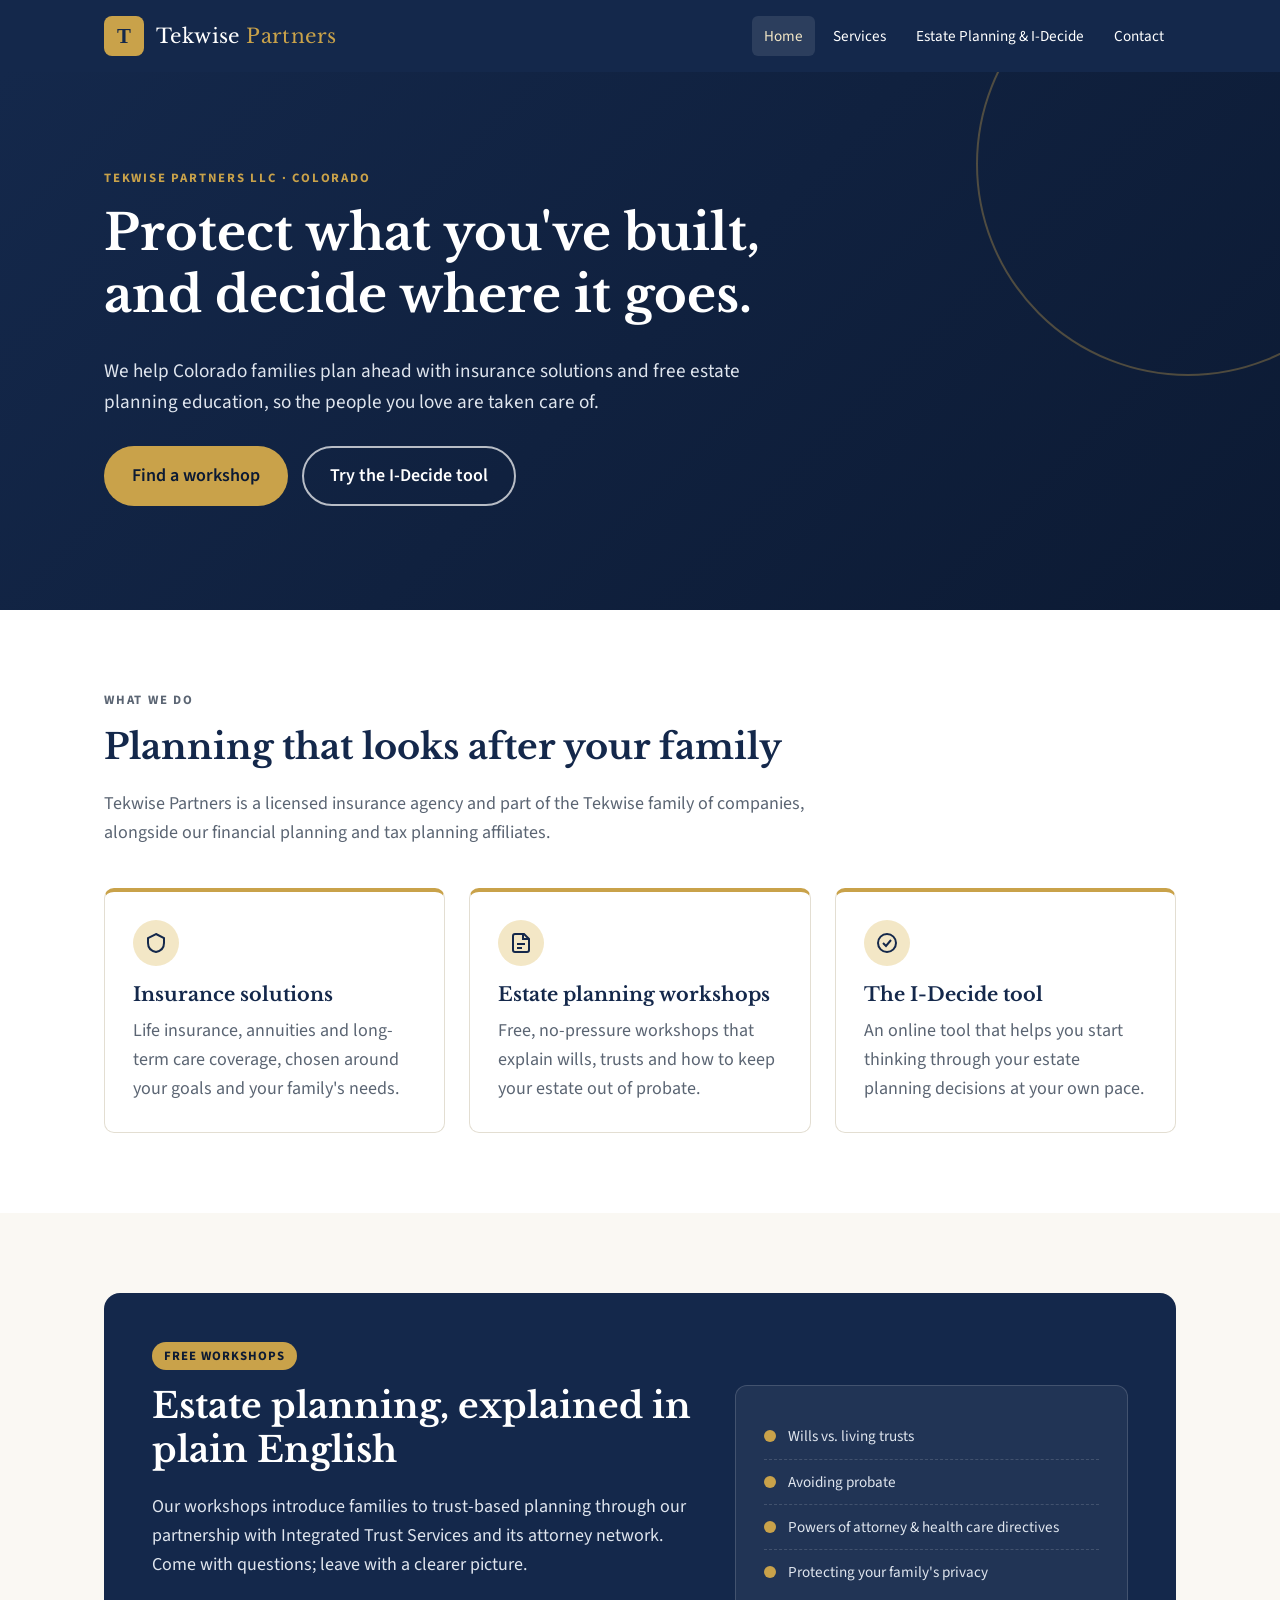
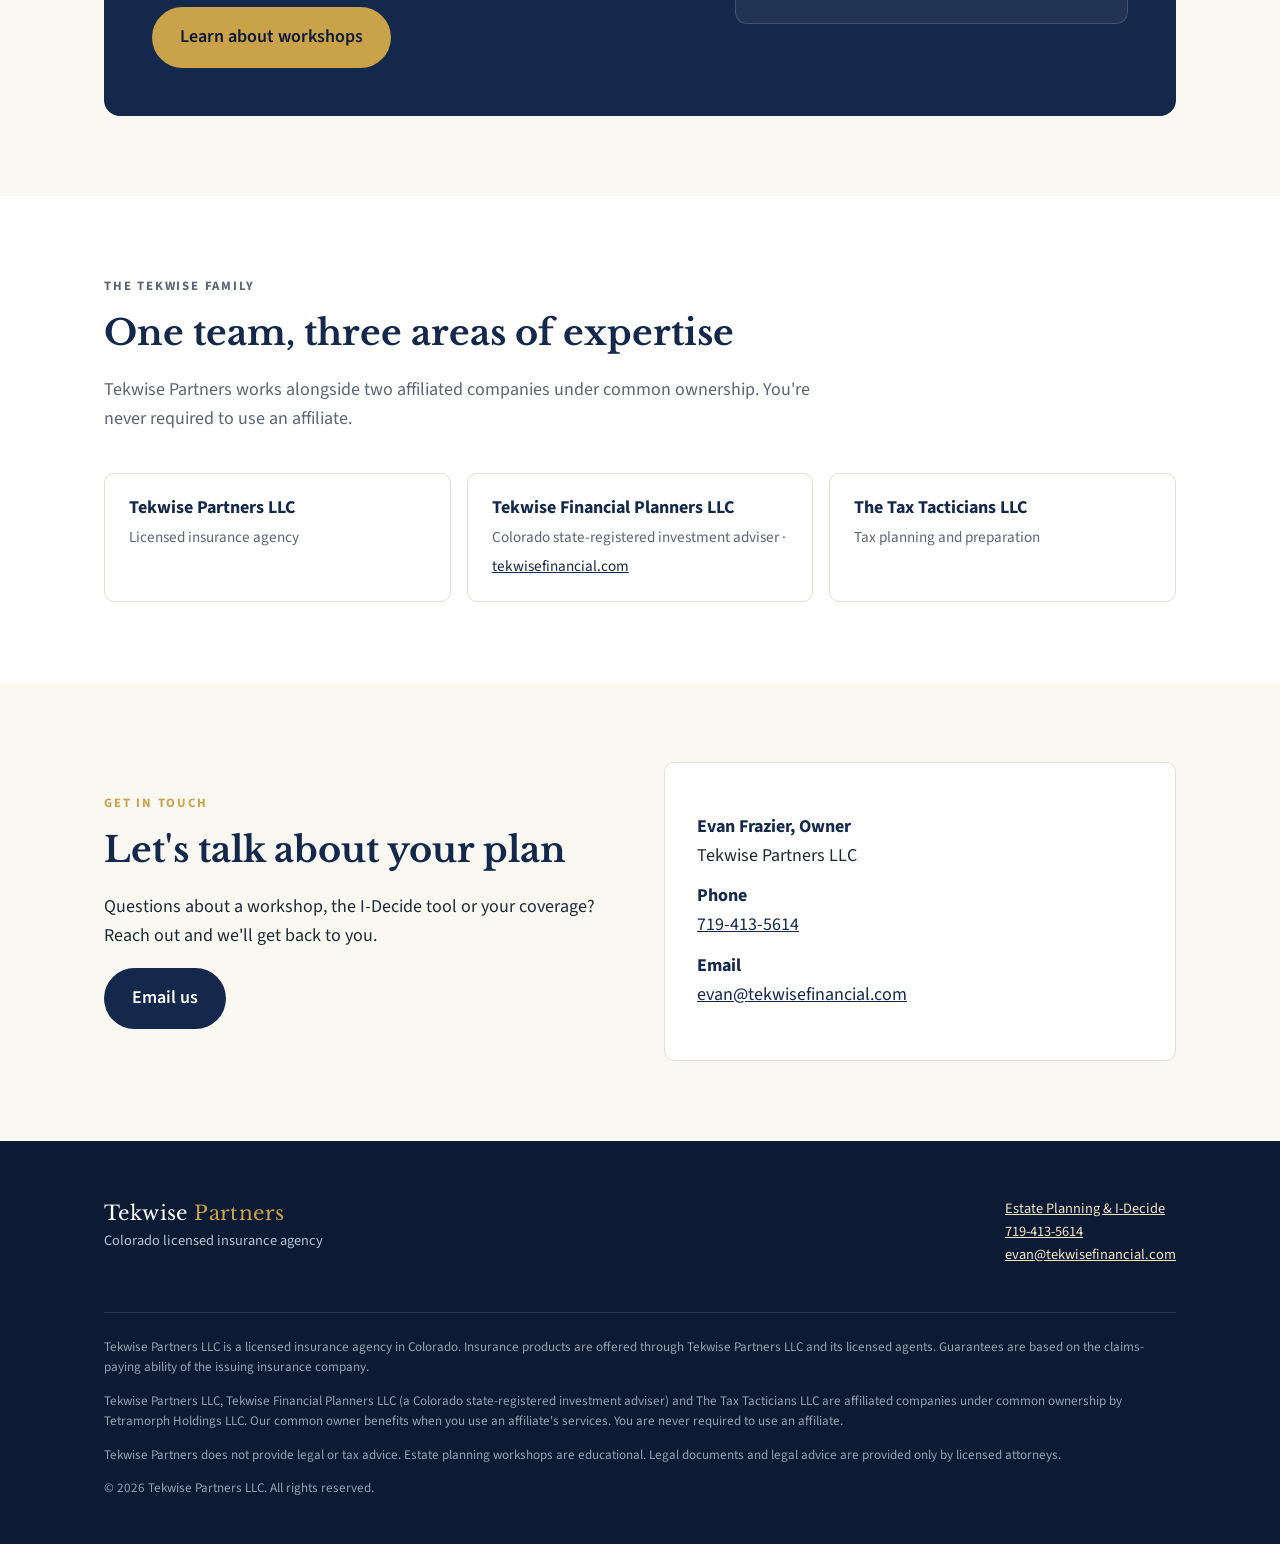
==== index.html @ 5c0e1e42 "Initial Tekwise Partners site: home and estate planning/I-Decide pages Co-Authored-By: Claude Opus 5" ====
<!DOCTYPE html>
<html lang="en">
<head>
  <meta charset="utf-8">
  <meta name="viewport" content="width=device-width, initial-scale=1">
  <title>Tekwise Partners | Insurance &amp; Estate Planning Education in Colorado</title>
  <meta name="description" content="Tekwise Partners LLC is a Colorado licensed insurance agency helping families protect what they've built, with estate planning workshops and the I-Decide planning tool.">
  <link rel="preconnect" href="https://fonts.googleapis.com">
  <link rel="preconnect" href="https://fonts.gstatic.com" crossorigin>
  <link href="https://fonts.googleapis.com/css2?family=Libre+Baskerville:wght@400;700&family=Source+Sans+3:wght@400;600;700&display=swap" rel="stylesheet">
  <link rel="stylesheet" href="css/style.css">
  <link rel="icon" href="favicon.svg" type="image/svg+xml">
</head>
<body>
  <a class="skip" href="#main">Skip to content</a>

  <header class="site-header">
    <div class="wrap">
      <a class="brand" href="index.html">
        <span class="brand-mark" aria-hidden="true">T</span>
        <span class="brand-name">Tekwise <span>Partners</span></span>
      </a>
      <nav class="nav" aria-label="Main">
        <a href="index.html" aria-current="page">Home</a>
        <a href="index.html#services">Services</a>
        <a href="estate-planning.html">Estate Planning &amp; I-Decide</a>
        <a href="index.html#contact">Contact</a>
      </nav>
    </div>
  </header>

  <main id="main">
    <section class="hero">
      <div class="wrap">
        <p class="eyebrow">Tekwise Partners LLC &middot; Colorado</p>
        <h1>Protect what you've built, and decide where it goes.</h1>
        <p class="lead">We help Colorado families plan ahead with insurance solutions and free estate planning education, so the people you love are taken care of.</p>
        <div class="actions">
          <a class="btn btn-gold" href="estate-planning.html#workshops">Find a workshop</a>
          <a class="btn btn-outline" href="estate-planning.html#i-decide">Try the I-Decide tool</a>
        </div>
      </div>
    </section>

    <section id="services">
      <div class="wrap">
        <div class="section-head">
          <p class="eyebrow">What we do</p>
          <h2>Planning that looks after your family</h2>
          <p>Tekwise Partners is a licensed insurance agency and part of the Tekwise family of companies, alongside our financial planning and tax planning affiliates.</p>
        </div>
        <div class="grid grid-3">
          <div class="card">
            <div class="icon"><svg viewBox="0 0 24 24" fill="none" stroke="currentColor" stroke-width="2"><path d="M12 3l8 4v5c0 5-3.5 8-8 9-4.5-1-8-4-8-9V7z"/></svg></div>
            <h3>Insurance solutions</h3>
            <p>Life insurance, annuities and long-term care coverage, chosen around your goals and your family's needs.</p>
          </div>
          <div class="card">
            <div class="icon"><svg viewBox="0 0 24 24" fill="none" stroke="currentColor" stroke-width="2"><path d="M4 19V5a2 2 0 012-2h9l5 5v11a2 2 0 01-2 2H6a2 2 0 01-2-2z"/><path d="M14 3v5h5M8 13h8M8 17h5"/></svg></div>
            <h3>Estate planning workshops</h3>
            <p>Free, no-pressure workshops that explain wills, trusts and how to keep your estate out of probate.</p>
          </div>
          <div class="card">
            <div class="icon"><svg viewBox="0 0 24 24" fill="none" stroke="currentColor" stroke-width="2"><circle cx="12" cy="12" r="9"/><path d="M8 12l3 3 5-6"/></svg></div>
            <h3>The I-Decide tool</h3>
            <p>An online tool that helps you start thinking through your estate planning decisions at your own pace.</p>
          </div>
        </div>
      </div>
    </section>

    <section class="alt">
      <div class="wrap">
        <div class="feature">
          <div>
            <span class="badge">Free workshops</span>
            <h2>Estate planning, explained in plain English</h2>
            <p>Our workshops introduce families to trust-based planning through our partnership with Integrated Trust Services and its attorney network. Come with questions; leave with a clearer picture.</p>
            <div class="actions">
              <a class="btn btn-gold" href="estate-planning.html">Learn about workshops</a>
            </div>
          </div>
          <div class="feature-art" aria-hidden="true">
            <div class="row"><span class="dot"></span>Wills vs. living trusts</div>
            <div class="row"><span class="dot"></span>Avoiding probate</div>
            <div class="row"><span class="dot"></span>Powers of attorney &amp; health care directives</div>
            <div class="row"><span class="dot"></span>Protecting your family's privacy</div>
          </div>
        </div>
      </div>
    </section>

    <section>
      <div class="wrap">
        <div class="section-head">
          <p class="eyebrow">The Tekwise family</p>
          <h2>One team, three areas of expertise</h2>
          <p>Tekwise Partners works alongside two affiliated companies under common ownership. You're never required to use an affiliate.</p>
        </div>
        <div class="affiliates">
          <div class="affiliate"><strong>Tekwise Partners LLC</strong><span>Licensed insurance agency</span></div>
          <div class="affiliate"><strong>Tekwise Financial Planners LLC</strong><span>Colorado state-registered investment adviser &middot; <a href="https://tekwisefinancial.com">tekwisefinancial.com</a></span></div>
          <div class="affiliate"><strong>The Tax Tacticians LLC</strong><span>Tax planning and preparation</span></div>
        </div>
      </div>
    </section>

    <section id="contact" class="alt">
      <div class="wrap grid grid-2">
        <div>
          <p class="eyebrow">Get in touch</p>
          <h2>Let's talk about your plan</h2>
          <p>Questions about a workshop, the I-Decide tool or your coverage? Reach out and we'll get back to you.</p>
          <a class="btn btn-navy" href="mailto:evan@tekwisefinancial.com?subject=Tekwise%20Partners%20inquiry">Email us</a>
        </div>
        <div class="contact-box">
          <dl>
            <dt>Evan Frazier, Owner</dt>
            <dd>Tekwise Partners LLC</dd>
            <dt>Phone</dt>
            <dd><a href="tel:+17194135614">719-413-5614</a></dd>
            <dt>Email</dt>
            <dd><a href="mailto:evan@tekwisefinancial.com">evan@tekwisefinancial.com</a></dd>
          </dl>
        </div>
      </div>
    </section>
  </main>

  <footer class="site-footer">
    <div class="wrap">
      <div class="footer-top">
        <div>
          <span class="brand-name">Tekwise <span style="color:var(--gold)">Partners</span></span>
          <p>Colorado licensed insurance agency</p>
        </div>
        <div>
          <p><a href="estate-planning.html">Estate Planning &amp; I-Decide</a><br>
          <a href="tel:+17194135614">719-413-5614</a><br>
          <a href="mailto:evan@tekwisefinancial.com">evan@tekwisefinancial.com</a></p>
        </div>
      </div>
      <div class="disclosure">
        <p>Tekwise Partners LLC is a licensed insurance agency in Colorado. Insurance products are offered through Tekwise Partners LLC and its licensed agents. Guarantees are based on the claims-paying ability of the issuing insurance company.</p>
        <p>Tekwise Partners LLC, Tekwise Financial Planners LLC (a Colorado state-registered investment adviser) and The Tax Tacticians LLC are affiliated companies under common ownership by Tetramorph Holdings LLC. Our common owner benefits when you use an affiliate's services. You are never required to use an affiliate.</p>
        <p>Tekwise Partners does not provide legal or tax advice. Estate planning workshops are educational. Legal documents and legal advice are provided only by licensed attorneys.</p>
        <p>&copy; <span id="yr">2026</span> Tekwise Partners LLC. All rights reserved.</p>
      </div>
    </div>
  </footer>
  <script>document.getElementById('yr').textContent = new Date().getFullYear();</script>
</body>
</html>
---- css/style.css ----
/* Tekwise Partners — brand colors live here. Change these to match Tekwise Financial exactly. */
:root {
  --navy: #14284b;
  --navy-dark: #0c1a33;
  --gold: #c9a24a;
  --gold-light: #f3e7c6;
  --cream: #faf8f3;
  --ink: #1f2933;
  --muted: #5b6573;
  --line: #e3ded2;
  --radius: 10px;
  --max: 1120px;
}

* { box-sizing: border-box; }
html { scroll-behavior: smooth; }
body {
  margin: 0;
  font-family: "Source Sans 3", "Segoe UI", Roboto, Helvetica, Arial, sans-serif;
  font-size: 18px;
  line-height: 1.6;
  color: var(--ink);
  background: #fff;
}
h1, h2, h3 {
  font-family: "Libre Baskerville", Georgia, "Times New Roman", serif;
  color: var(--navy);
  line-height: 1.25;
  margin: 0 0 .6em;
}
h1 { font-size: clamp(2rem, 4.5vw, 3.1rem); }
h2 { font-size: clamp(1.6rem, 3vw, 2.2rem); }
h3 { font-size: 1.2rem; }
p { margin: 0 0 1em; }
a { color: var(--navy); }
img { max-width: 100%; }

.wrap { max-width: var(--max); margin: 0 auto; padding: 0 24px; }
.skip { position: absolute; left: -999px; }
.skip:focus { left: 16px; top: 16px; background: #fff; padding: 8px 12px; z-index: 10; }

/* Header */
.site-header { background: var(--navy); color: #fff; position: sticky; top: 0; z-index: 5; }
.site-header .wrap { display: flex; align-items: center; justify-content: space-between; gap: 16px; min-height: 72px; flex-wrap: wrap; }
.brand { display: flex; align-items: center; gap: 12px; color: #fff; text-decoration: none; }
.brand-mark {
  width: 40px; height: 40px; border-radius: 8px; background: var(--gold); color: var(--navy);
  display: grid; place-items: center; font-family: Georgia, serif; font-weight: 700; font-size: 1.3rem;
}
.brand-name { font-family: "Libre Baskerville", Georgia, serif; font-size: 1.25rem; letter-spacing: .02em; }
.brand-name span { color: var(--gold); }
.nav { display: flex; gap: 6px; flex-wrap: wrap; }
.nav a { color: #fff; text-decoration: none; padding: 8px 12px; border-radius: 6px; font-size: .95rem; }
.nav a:hover, .nav a[aria-current="page"] { background: rgba(255,255,255,.1); color: var(--gold-light); }

/* Buttons */
.btn {
  display: inline-block; padding: 14px 26px; border-radius: 999px; font-weight: 600;
  text-decoration: none; border: 2px solid transparent; transition: transform .15s, background .15s;
}
.btn:hover { transform: translateY(-1px); }
.btn-gold { background: var(--gold); color: var(--navy-dark); }
.btn-gold:hover { background: #d8b45f; }
.btn-outline { border-color: rgba(255,255,255,.7); color: #fff; }
.btn-outline:hover { background: rgba(255,255,255,.1); }
.btn-navy { background: var(--navy); color: #fff; }
.btn-navy:hover { background: var(--navy-dark); }

/* Hero */
.hero {
  background: linear-gradient(135deg, var(--navy) 0%, var(--navy-dark) 100%);
  color: #fff; padding: 96px 0 104px; position: relative; overflow: hidden;
}
.hero::after {
  content: ""; position: absolute; right: -120px; top: -120px; width: 420px; height: 420px;
  border: 2px solid rgba(201,162,74,.35); border-radius: 50%;
}
.hero h1 { color: #fff; max-width: 760px; }
.hero p.lead { font-size: 1.2rem; max-width: 640px; color: #dfe5ee; }
.eyebrow { text-transform: uppercase; letter-spacing: .14em; font-size: .8rem; font-weight: 700; color: var(--gold); margin-bottom: 14px; }
.actions { display: flex; gap: 14px; flex-wrap: wrap; margin-top: 28px; }

/* Sections */
section { padding: 80px 0; }
.alt { background: var(--cream); }
.section-head { max-width: 720px; margin-bottom: 40px; }
.section-head p { color: var(--muted); }

.grid { display: grid; gap: 24px; }
.grid-3 { grid-template-columns: repeat(auto-fit, minmax(260px, 1fr)); }
.grid-2 { grid-template-columns: repeat(auto-fit, minmax(320px, 1fr)); align-items: center; gap: 48px; }

.card {
  background: #fff; border: 1px solid var(--line); border-radius: var(--radius); padding: 28px;
  border-top: 4px solid var(--gold);
}
.card p { color: var(--muted); margin: 0; }
.icon {
  width: 46px; height: 46px; border-radius: 50%; background: var(--gold-light); color: var(--navy);
  display: grid; place-items: center; margin-bottom: 16px;
}
.icon svg { width: 24px; height: 24px; }

.checklist { list-style: none; padding: 0; margin: 0 0 1em; }
.checklist li { padding-left: 34px; position: relative; margin-bottom: 12px; }
.checklist li::before {
  content: ""; position: absolute; left: 0; top: 5px; width: 20px; height: 20px; border-radius: 50%;
  background: var(--gold) url("data:image/svg+xml,%3Csvg xmlns='http://www.w3.org/2000/svg' viewBox='0 0 24 24' fill='none' stroke='%2314284b' stroke-width='3'%3E%3Cpath d='M5 12l5 5 9-10'/%3E%3C/svg%3E") center/13px no-repeat;
}

/* Steps */
.steps { counter-reset: step; display: grid; gap: 20px; grid-template-columns: repeat(auto-fit, minmax(220px, 1fr)); }
.step { background: #fff; border-radius: var(--radius); padding: 28px; border: 1px solid var(--line); position: relative; }
.step::before {
  counter-increment: step; content: counter(step);
  display: grid; place-items: center; width: 40px; height: 40px; border-radius: 50%;
  background: var(--navy); color: var(--gold); font-weight: 700; margin-bottom: 14px;
}
.step p { color: var(--muted); margin: 0; }

/* Feature panel (I-Decide) */
.feature {
  background: var(--navy); color: #fff; border-radius: 16px; padding: 48px;
  display: grid; gap: 32px; grid-template-columns: 1.4fr 1fr; align-items: center;
}
.feature h2 { color: #fff; }
.feature p { color: #dfe5ee; }
.feature .badge {
  display: inline-block; background: var(--gold); color: var(--navy-dark); font-weight: 700;
  padding: 4px 12px; border-radius: 999px; font-size: .8rem; letter-spacing: .08em; text-transform: uppercase; margin-bottom: 14px;
}
.feature-art {
  background: rgba(255,255,255,.06); border: 1px solid rgba(255,255,255,.15); border-radius: 12px; padding: 28px;
}
.feature-art .row { display: flex; align-items: center; gap: 12px; padding: 10px 0; border-bottom: 1px dashed rgba(255,255,255,.15); color: #dfe5ee; font-size: .95rem; }
.feature-art .row:last-child { border-bottom: 0; }
.feature-art .dot { width: 12px; height: 12px; border-radius: 50%; background: var(--gold); flex: none; }

/* Callout */
.callout { background: var(--gold-light); border-left: 5px solid var(--gold); padding: 20px 24px; border-radius: 6px; color: var(--ink); }

/* Page header */
.page-hero { background: var(--navy); color: #fff; padding: 72px 0; }
.page-hero h1 { color: #fff; }
.page-hero p { color: #dfe5ee; max-width: 680px; font-size: 1.15rem; margin: 0; }

/* Contact */
.contact-box { background: #fff; border: 1px solid var(--line); border-radius: var(--radius); padding: 32px; }
.contact-box dt { font-weight: 700; color: var(--navy); margin-top: 12px; }
.contact-box dd { margin: 0; }

/* Affiliates */
.affiliates { display: grid; gap: 16px; grid-template-columns: repeat(auto-fit, minmax(240px, 1fr)); }
.affiliate { padding: 20px 24px; border-radius: var(--radius); background: #fff; border: 1px solid var(--line); }
.affiliate strong { color: var(--navy); display: block; }
.affiliate span { color: var(--muted); font-size: .95rem; }

/* Footer */
.site-footer { background: var(--navy-dark); color: #b9c2d0; padding: 56px 0 32px; font-size: .9rem; }
.site-footer a { color: var(--gold-light); }
.footer-top { display: flex; justify-content: space-between; gap: 32px; flex-wrap: wrap; margin-bottom: 32px; }
.footer-top .brand-name { color: #fff; }
.disclosure { border-top: 1px solid rgba(255,255,255,.12); padding-top: 24px; font-size: .82rem; line-height: 1.55; color: #97a2b3; }

@media (max-width: 800px) {
  .feature { grid-template-columns: 1fr; padding: 32px; }
  section { padding: 60px 0; }
  .hero { padding: 72px 0; }
}
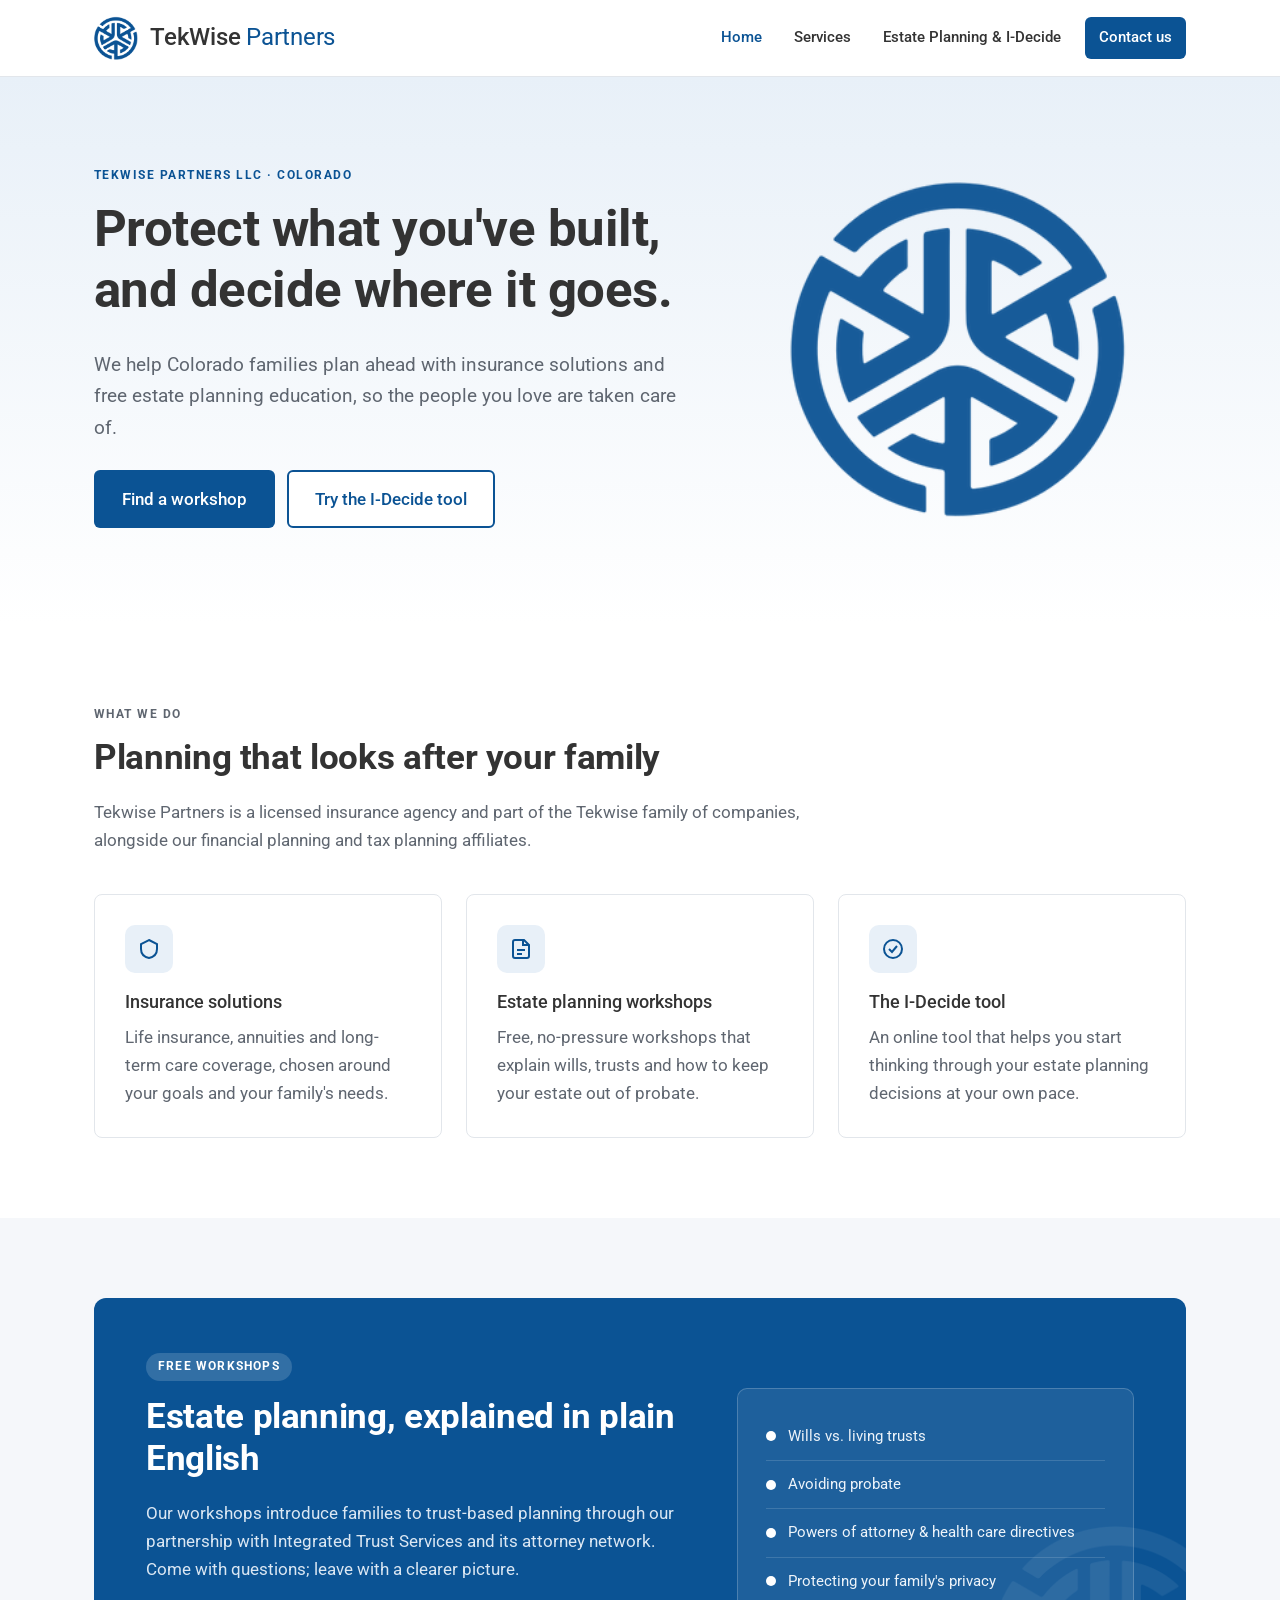
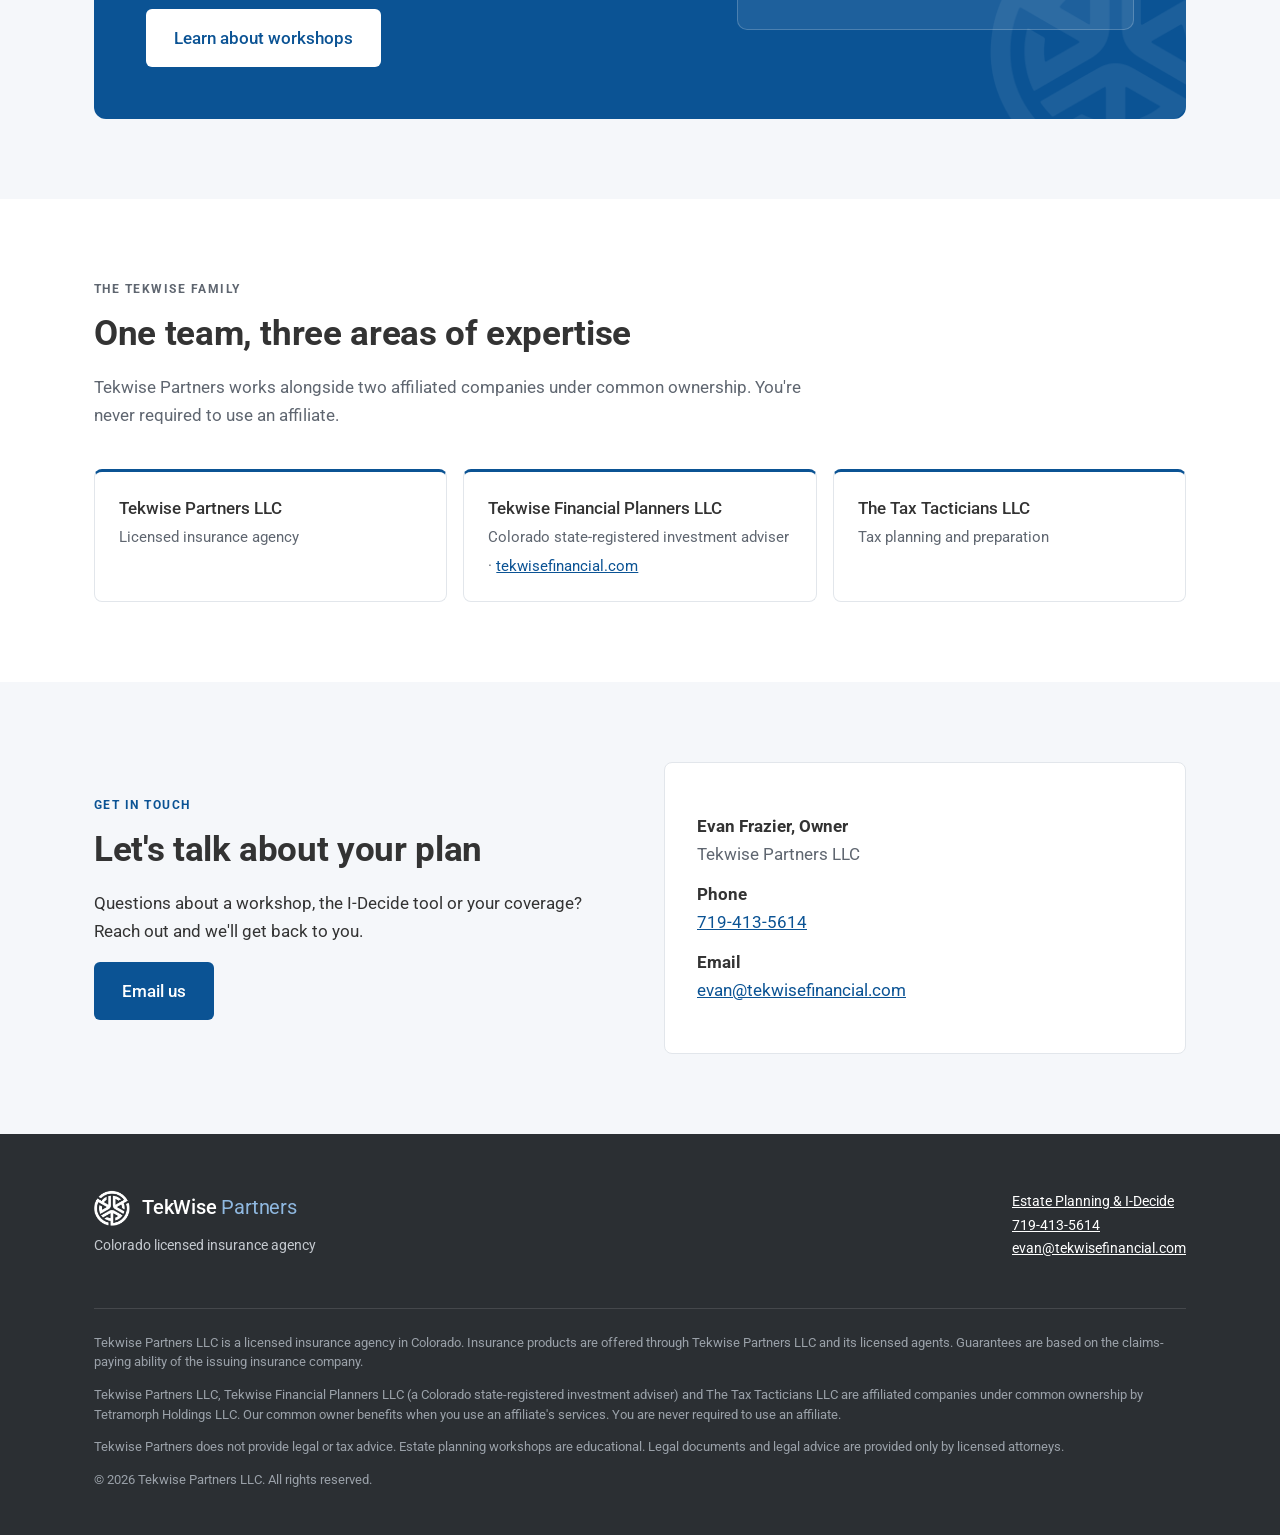
==== commit d1e16d1b: "Rebrand to TekWise blue/charcoal with logo symbol and Roboto Co-Authored-By: Claude Opus 5.5 <norepl" ====
--- a/index.html
+++ b/index.html
@@ -7,9 +7,9 @@
   <meta name="description" content="Tekwise Partners LLC is a Colorado licensed insurance agency helping families protect what they've built, with estate planning workshops and the I-Decide planning tool.">
   <link rel="preconnect" href="https://fonts.googleapis.com">
   <link rel="preconnect" href="https://fonts.gstatic.com" crossorigin>
-  <link href="https://fonts.googleapis.com/css2?family=Libre+Baskerville:wght@400;700&family=Source+Sans+3:wght@400;600;700&display=swap" rel="stylesheet">
+  <link href="https://fonts.googleapis.com/css2?family=Roboto:wght@400;500;700&display=swap" rel="stylesheet">
   <link rel="stylesheet" href="css/style.css">
-  <link rel="icon" href="favicon.svg" type="image/svg+xml">
+  <link rel="icon" href="favicon.png" type="image/png">
 </head>
 <body>
   <a class="skip" href="#main">Skip to content</a>
@@ -17,14 +17,14 @@
   <header class="site-header">
     <div class="wrap">
       <a class="brand" href="index.html">
-        <span class="brand-mark" aria-hidden="true">T</span>
-        <span class="brand-name">Tekwise <span>Partners</span></span>
+        <img src="img/tekwise-symbol.png" alt="" width="44" height="44">
+        <span class="brand-name">TekWise <span>Partners</span></span>
       </a>
       <nav class="nav" aria-label="Main">
         <a href="index.html" aria-current="page">Home</a>
         <a href="index.html#services">Services</a>
         <a href="estate-planning.html">Estate Planning &amp; I-Decide</a>
-        <a href="index.html#contact">Contact</a>
+        <a class="nav-cta" href="index.html#contact">Contact us</a>
       </nav>
     </div>
   </header>
@@ -32,14 +32,16 @@
   <main id="main">
     <section class="hero">
       <div class="wrap">
-        <p class="eyebrow">Tekwise Partners LLC &middot; Colorado</p>
+      <div>
+        <p class="eyebrow">TekWise Partners LLC &middot; Colorado</p>
         <h1>Protect what you've built, and decide where it goes.</h1>
         <p class="lead">We help Colorado families plan ahead with insurance solutions and free estate planning education, so the people you love are taken care of.</p>
         <div class="actions">
-          <a class="btn btn-gold" href="estate-planning.html#workshops">Find a workshop</a>
-          <a class="btn btn-outline" href="estate-planning.html#i-decide">Try the I-Decide tool</a>
+          <a class="btn btn-primary" href="estate-planning.html#workshops">Find a workshop</a>
+          <a class="btn btn-ghost" href="estate-planning.html#i-decide">Try the I-Decide tool</a>
         </div>
       </div>
+      <img class="hero-mark" src="img/tekwise-symbol.png" alt="">
     </section>
 
     <section id="services">
@@ -77,7 +79,7 @@
             <h2>Estate planning, explained in plain English</h2>
             <p>Our workshops introduce families to trust-based planning through our partnership with Integrated Trust Services and its attorney network. Come with questions; leave with a clearer picture.</p>
             <div class="actions">
-              <a class="btn btn-gold" href="estate-planning.html">Learn about workshops</a>
+              <a class="btn btn-white" href="estate-planning.html">Learn about workshops</a>
             </div>
           </div>
           <div class="feature-art" aria-hidden="true">
@@ -111,7 +113,7 @@
           <p class="eyebrow">Get in touch</p>
           <h2>Let's talk about your plan</h2>
           <p>Questions about a workshop, the I-Decide tool or your coverage? Reach out and we'll get back to you.</p>
-          <a class="btn btn-navy" href="mailto:evan@tekwisefinancial.com?subject=Tekwise%20Partners%20inquiry">Email us</a>
+          <a class="btn btn-primary" href="mailto:evan@tekwisefinancial.com?subject=Tekwise%20Partners%20inquiry">Email us</a>
         </div>
         <div class="contact-box">
           <dl>
@@ -131,7 +133,7 @@
     <div class="wrap">
       <div class="footer-top">
         <div>
-          <span class="brand-name">Tekwise <span style="color:var(--gold)">Partners</span></span>
+          <div class="footer-brand"><img src="img/tekwise-symbol-white.png" alt="" width="36" height="36"><span class="brand-name">TekWise <span>Partners</span></span></div>
           <p>Colorado licensed insurance agency</p>
         </div>
         <div>
--- a/css/style.css
+++ b/css/style.css
@@ -1,88 +1,78 @@
-/* Tekwise Partners — brand colors live here. Change these to match Tekwise Financial exactly. */
+/* Tekwise Partners — colors taken from the TekWise logo (blue #0B5394, charcoal #333). */
 :root {
-  --navy: #14284b;
-  --navy-dark: #0c1a33;
-  --gold: #c9a24a;
-  --gold-light: #f3e7c6;
-  --cream: #faf8f3;
-  --ink: #1f2933;
-  --muted: #5b6573;
-  --line: #e3ded2;
-  --radius: 10px;
-  --max: 1120px;
+  --blue: #0b5394;
+  --blue-dark: #083d6e;
+  --blue-light: #e8f0f8;
+  --blue-mid: #cfe0f0;
+  --ink: #333333;
+  --muted: #5f6670;
+  --line: #e2e6eb;
+  --bg-alt: #f5f7fa;
+  --radius: 8px;
+  --max: 1140px;
 }
 
 * { box-sizing: border-box; }
 html { scroll-behavior: smooth; }
 body {
   margin: 0;
-  font-family: "Source Sans 3", "Segoe UI", Roboto, Helvetica, Arial, sans-serif;
-  font-size: 18px;
-  line-height: 1.6;
+  font-family: "Roboto", "Segoe UI", Helvetica, Arial, sans-serif;
+  font-size: 17px;
+  line-height: 1.65;
   color: var(--ink);
   background: #fff;
 }
-h1, h2, h3 {
-  font-family: "Libre Baskerville", Georgia, "Times New Roman", serif;
-  color: var(--navy);
-  line-height: 1.25;
-  margin: 0 0 .6em;
-}
-h1 { font-size: clamp(2rem, 4.5vw, 3.1rem); }
-h2 { font-size: clamp(1.6rem, 3vw, 2.2rem); }
-h3 { font-size: 1.2rem; }
+h1, h2, h3 { color: var(--ink); line-height: 1.2; margin: 0 0 .55em; font-weight: 700; }
+h1 { font-size: clamp(2.1rem, 4.6vw, 3.2rem); letter-spacing: -.01em; }
+h2 { font-size: clamp(1.6rem, 3vw, 2.2rem); letter-spacing: -.01em; }
+h3 { font-size: 1.15rem; font-weight: 500; }
 p { margin: 0 0 1em; }
-a { color: var(--navy); }
-img { max-width: 100%; }
+a { color: var(--blue); }
+img { max-width: 100%; display: block; }
 
 .wrap { max-width: var(--max); margin: 0 auto; padding: 0 24px; }
 .skip { position: absolute; left: -999px; }
 .skip:focus { left: 16px; top: 16px; background: #fff; padding: 8px 12px; z-index: 10; }
 
 /* Header */
-.site-header { background: var(--navy); color: #fff; position: sticky; top: 0; z-index: 5; }
-.site-header .wrap { display: flex; align-items: center; justify-content: space-between; gap: 16px; min-height: 72px; flex-wrap: wrap; }
-.brand { display: flex; align-items: center; gap: 12px; color: #fff; text-decoration: none; }
-.brand-mark {
-  width: 40px; height: 40px; border-radius: 8px; background: var(--gold); color: var(--navy);
-  display: grid; place-items: center; font-family: Georgia, serif; font-weight: 700; font-size: 1.3rem;
-}
-.brand-name { font-family: "Libre Baskerville", Georgia, serif; font-size: 1.25rem; letter-spacing: .02em; }
-.brand-name span { color: var(--gold); }
-.nav { display: flex; gap: 6px; flex-wrap: wrap; }
-.nav a { color: #fff; text-decoration: none; padding: 8px 12px; border-radius: 6px; font-size: .95rem; }
-.nav a:hover, .nav a[aria-current="page"] { background: rgba(255,255,255,.1); color: var(--gold-light); }
+.site-header { background: #fff; border-bottom: 1px solid var(--line); position: sticky; top: 0; z-index: 5; }
+.site-header .wrap { display: flex; align-items: center; justify-content: space-between; gap: 16px; min-height: 76px; flex-wrap: wrap; }
+.brand { display: flex; align-items: center; gap: 12px; text-decoration: none; color: var(--ink); }
+.brand img { width: 44px; height: 44px; object-fit: contain; }
+.brand-name { font-size: 1.5rem; font-weight: 500; letter-spacing: -.01em; color: var(--ink); }
+.brand-name span { color: var(--blue); font-weight: 400; }
+.nav { display: flex; gap: 4px; flex-wrap: wrap; align-items: center; }
+.nav a { color: var(--ink); text-decoration: none; padding: 8px 14px; border-radius: 6px; font-size: .95rem; font-weight: 500; }
+.nav a:hover { color: var(--blue); background: var(--blue-light); }
+.nav a[aria-current="page"] { color: var(--blue); }
+.nav a.nav-cta { background: var(--blue); color: #fff; margin-left: 6px; }
+.nav a.nav-cta:hover { background: var(--blue-dark); color: #fff; }
 
 /* Buttons */
 .btn {
-  display: inline-block; padding: 14px 26px; border-radius: 999px; font-weight: 600;
-  text-decoration: none; border: 2px solid transparent; transition: transform .15s, background .15s;
+  display: inline-block; padding: 13px 26px; border-radius: 6px; font-weight: 500;
+  text-decoration: none; border: 2px solid transparent; transition: background .15s, color .15s;
 }
-.btn:hover { transform: translateY(-1px); }
-.btn-gold { background: var(--gold); color: var(--navy-dark); }
-.btn-gold:hover { background: #d8b45f; }
-.btn-outline { border-color: rgba(255,255,255,.7); color: #fff; }
-.btn-outline:hover { background: rgba(255,255,255,.1); }
-.btn-navy { background: var(--navy); color: #fff; }
-.btn-navy:hover { background: var(--navy-dark); }
+.btn-primary { background: var(--blue); color: #fff; }
+.btn-primary:hover { background: var(--blue-dark); }
+.btn-ghost { border-color: var(--blue); color: var(--blue); background: #fff; }
+.btn-ghost:hover { background: var(--blue-light); }
+.btn-white { background: #fff; color: var(--blue); }
+.btn-white:hover { background: var(--blue-light); }
+.btn-outline-white { border-color: rgba(255,255,255,.8); color: #fff; }
+.btn-outline-white:hover { background: rgba(255,255,255,.12); }
 
 /* Hero */
-.hero {
-  background: linear-gradient(135deg, var(--navy) 0%, var(--navy-dark) 100%);
-  color: #fff; padding: 96px 0 104px; position: relative; overflow: hidden;
-}
-.hero::after {
-  content: ""; position: absolute; right: -120px; top: -120px; width: 420px; height: 420px;
-  border: 2px solid rgba(201,162,74,.35); border-radius: 50%;
-}
-.hero h1 { color: #fff; max-width: 760px; }
-.hero p.lead { font-size: 1.2rem; max-width: 640px; color: #dfe5ee; }
-.eyebrow { text-transform: uppercase; letter-spacing: .14em; font-size: .8rem; font-weight: 700; color: var(--gold); margin-bottom: 14px; }
-.actions { display: flex; gap: 14px; flex-wrap: wrap; margin-top: 28px; }
+.hero { background: linear-gradient(180deg, var(--blue-light) 0%, #fff 100%); padding: 88px 0 96px; overflow: hidden; }
+.hero .wrap { display: grid; grid-template-columns: 1.3fr 1fr; gap: 48px; align-items: center; }
+.hero p.lead { font-size: 1.2rem; color: var(--muted); max-width: 600px; }
+.hero-mark { justify-self: center; width: min(340px, 80%); opacity: .95; }
+.eyebrow { text-transform: uppercase; letter-spacing: .12em; font-size: .78rem; font-weight: 700; color: var(--blue); margin-bottom: 12px; }
+.actions { display: flex; gap: 12px; flex-wrap: wrap; margin-top: 26px; }
 
 /* Sections */
 section { padding: 80px 0; }
-.alt { background: var(--cream); }
+.alt { background: var(--bg-alt); }
 .section-head { max-width: 720px; margin-bottom: 40px; }
 .section-head p { color: var(--muted); }
 
@@ -90,80 +80,77 @@
 .grid-3 { grid-template-columns: repeat(auto-fit, minmax(260px, 1fr)); }
 .grid-2 { grid-template-columns: repeat(auto-fit, minmax(320px, 1fr)); align-items: center; gap: 48px; }
 
-.card {
-  background: #fff; border: 1px solid var(--line); border-radius: var(--radius); padding: 28px;
-  border-top: 4px solid var(--gold);
-}
+.card { background: #fff; border: 1px solid var(--line); border-radius: var(--radius); padding: 30px; transition: box-shadow .2s, border-color .2s; }
+.card:hover { border-color: var(--blue-mid); box-shadow: 0 8px 24px rgba(11,83,148,.08); }
 .card p { color: var(--muted); margin: 0; }
-.icon {
-  width: 46px; height: 46px; border-radius: 50%; background: var(--gold-light); color: var(--navy);
-  display: grid; place-items: center; margin-bottom: 16px;
-}
+.icon { width: 48px; height: 48px; border-radius: 10px; background: var(--blue-light); color: var(--blue); display: grid; place-items: center; margin-bottom: 18px; }
 .icon svg { width: 24px; height: 24px; }
 
 .checklist { list-style: none; padding: 0; margin: 0 0 1em; }
-.checklist li { padding-left: 34px; position: relative; margin-bottom: 12px; }
+.checklist li { padding-left: 32px; position: relative; margin-bottom: 12px; }
 .checklist li::before {
-  content: ""; position: absolute; left: 0; top: 5px; width: 20px; height: 20px; border-radius: 50%;
-  background: var(--gold) url("data:image/svg+xml,%3Csvg xmlns='http://www.w3.org/2000/svg' viewBox='0 0 24 24' fill='none' stroke='%2314284b' stroke-width='3'%3E%3Cpath d='M5 12l5 5 9-10'/%3E%3C/svg%3E") center/13px no-repeat;
+  content: ""; position: absolute; left: 0; top: 4px; width: 20px; height: 20px; border-radius: 50%;
+  background: var(--blue) url("data:image/svg+xml,%3Csvg xmlns='http://www.w3.org/2000/svg' viewBox='0 0 24 24' fill='none' stroke='%23fff' stroke-width='3'%3E%3Cpath d='M5 12l5 5 9-10'/%3E%3C/svg%3E") center/12px no-repeat;
 }
 
 /* Steps */
 .steps { counter-reset: step; display: grid; gap: 20px; grid-template-columns: repeat(auto-fit, minmax(220px, 1fr)); }
-.step { background: #fff; border-radius: var(--radius); padding: 28px; border: 1px solid var(--line); position: relative; }
+.step { background: #fff; border-radius: var(--radius); padding: 28px; border: 1px solid var(--line); }
 .step::before {
   counter-increment: step; content: counter(step);
   display: grid; place-items: center; width: 40px; height: 40px; border-radius: 50%;
-  background: var(--navy); color: var(--gold); font-weight: 700; margin-bottom: 14px;
+  background: var(--blue); color: #fff; font-weight: 700; margin-bottom: 14px;
 }
 .step p { color: var(--muted); margin: 0; }
 
-/* Feature panel (I-Decide) */
+/* Feature panel */
 .feature {
-  background: var(--navy); color: #fff; border-radius: 16px; padding: 48px;
-  display: grid; gap: 32px; grid-template-columns: 1.4fr 1fr; align-items: center;
+  background: var(--blue); color: #fff; border-radius: 12px; padding: 52px;
+  display: grid; gap: 36px; grid-template-columns: 1.4fr 1fr; align-items: center; position: relative; overflow: hidden;
+}
+.feature::after {
+  content: ""; position: absolute; right: -60px; bottom: -60px; width: 260px; height: 260px;
+  background: url("../img/tekwise-symbol-white.png") center/contain no-repeat; opacity: .07; pointer-events: none;
 }
 .feature h2 { color: #fff; }
-.feature p { color: #dfe5ee; }
-.feature .badge {
-  display: inline-block; background: var(--gold); color: var(--navy-dark); font-weight: 700;
-  padding: 4px 12px; border-radius: 999px; font-size: .8rem; letter-spacing: .08em; text-transform: uppercase; margin-bottom: 14px;
-}
-.feature-art {
-  background: rgba(255,255,255,.06); border: 1px solid rgba(255,255,255,.15); border-radius: 12px; padding: 28px;
-}
-.feature-art .row { display: flex; align-items: center; gap: 12px; padding: 10px 0; border-bottom: 1px dashed rgba(255,255,255,.15); color: #dfe5ee; font-size: .95rem; }
+.feature p { color: #dbe7f3; }
+.badge { display: inline-block; background: rgba(255,255,255,.16); color: #fff; font-weight: 700; padding: 4px 12px; border-radius: 999px; font-size: .75rem; letter-spacing: .1em; text-transform: uppercase; margin-bottom: 14px; }
+.feature-art { background: rgba(255,255,255,.08); border: 1px solid rgba(255,255,255,.2); border-radius: 10px; padding: 24px 28px; position: relative; z-index: 1; }
+.feature-art .row { display: flex; align-items: center; gap: 12px; padding: 11px 0; border-bottom: 1px solid rgba(255,255,255,.14); color: #eef4fa; font-size: .96rem; }
 .feature-art .row:last-child { border-bottom: 0; }
-.feature-art .dot { width: 12px; height: 12px; border-radius: 50%; background: var(--gold); flex: none; }
+.feature-art .dot { width: 10px; height: 10px; border-radius: 50%; background: #fff; flex: none; }
 
-/* Callout */
-.callout { background: var(--gold-light); border-left: 5px solid var(--gold); padding: 20px 24px; border-radius: 6px; color: var(--ink); }
+.callout { background: var(--blue-light); border-left: 4px solid var(--blue); padding: 20px 24px; border-radius: 6px; }
 
 /* Page header */
-.page-hero { background: var(--navy); color: #fff; padding: 72px 0; }
-.page-hero h1 { color: #fff; }
-.page-hero p { color: #dfe5ee; max-width: 680px; font-size: 1.15rem; margin: 0; }
+.page-hero { background: linear-gradient(180deg, var(--blue-light) 0%, #fff 100%); padding: 72px 0 56px; border-bottom: 1px solid var(--line); }
+.page-hero p { color: var(--muted); max-width: 680px; font-size: 1.15rem; margin: 0; }
 
 /* Contact */
 .contact-box { background: #fff; border: 1px solid var(--line); border-radius: var(--radius); padding: 32px; }
-.contact-box dt { font-weight: 700; color: var(--navy); margin-top: 12px; }
-.contact-box dd { margin: 0; }
+.contact-box dt { font-weight: 700; margin-top: 12px; }
+.contact-box dt:first-child { margin-top: 0; }
+.contact-box dd { margin: 0; color: var(--muted); }
 
 /* Affiliates */
 .affiliates { display: grid; gap: 16px; grid-template-columns: repeat(auto-fit, minmax(240px, 1fr)); }
-.affiliate { padding: 20px 24px; border-radius: var(--radius); background: #fff; border: 1px solid var(--line); }
-.affiliate strong { color: var(--navy); display: block; }
+.affiliate { padding: 22px 24px; border-radius: var(--radius); background: #fff; border: 1px solid var(--line); border-top: 3px solid var(--blue); }
+.affiliate strong { display: block; font-weight: 500; }
 .affiliate span { color: var(--muted); font-size: .95rem; }
 
 /* Footer */
-.site-footer { background: var(--navy-dark); color: #b9c2d0; padding: 56px 0 32px; font-size: .9rem; }
-.site-footer a { color: var(--gold-light); }
+.site-footer { background: #2b2f33; color: #c4c9cf; padding: 56px 0 32px; font-size: .9rem; }
+.site-footer a { color: #fff; }
 .footer-top { display: flex; justify-content: space-between; gap: 32px; flex-wrap: wrap; margin-bottom: 32px; }
-.footer-top .brand-name { color: #fff; }
-.disclosure { border-top: 1px solid rgba(255,255,255,.12); padding-top: 24px; font-size: .82rem; line-height: 1.55; color: #97a2b3; }
+.footer-brand { display: flex; align-items: center; gap: 12px; margin-bottom: 8px; }
+.footer-brand img { width: 36px; height: 36px; object-fit: contain; }
+.footer-brand .brand-name { color: #fff; font-size: 1.25rem; }
+.footer-brand .brand-name span { color: #8fb8e0; }
+.disclosure { border-top: 1px solid rgba(255,255,255,.12); padding-top: 24px; font-size: .8rem; line-height: 1.55; color: #9aa1a9; }
 
-@media (max-width: 800px) {
-  .feature { grid-template-columns: 1fr; padding: 32px; }
+@media (max-width: 820px) {
+  .hero .wrap, .feature { grid-template-columns: 1fr; }
+  .hero-mark { display: none; }
+  .feature { padding: 34px; }
   section { padding: 60px 0; }
-  .hero { padding: 72px 0; }
 }
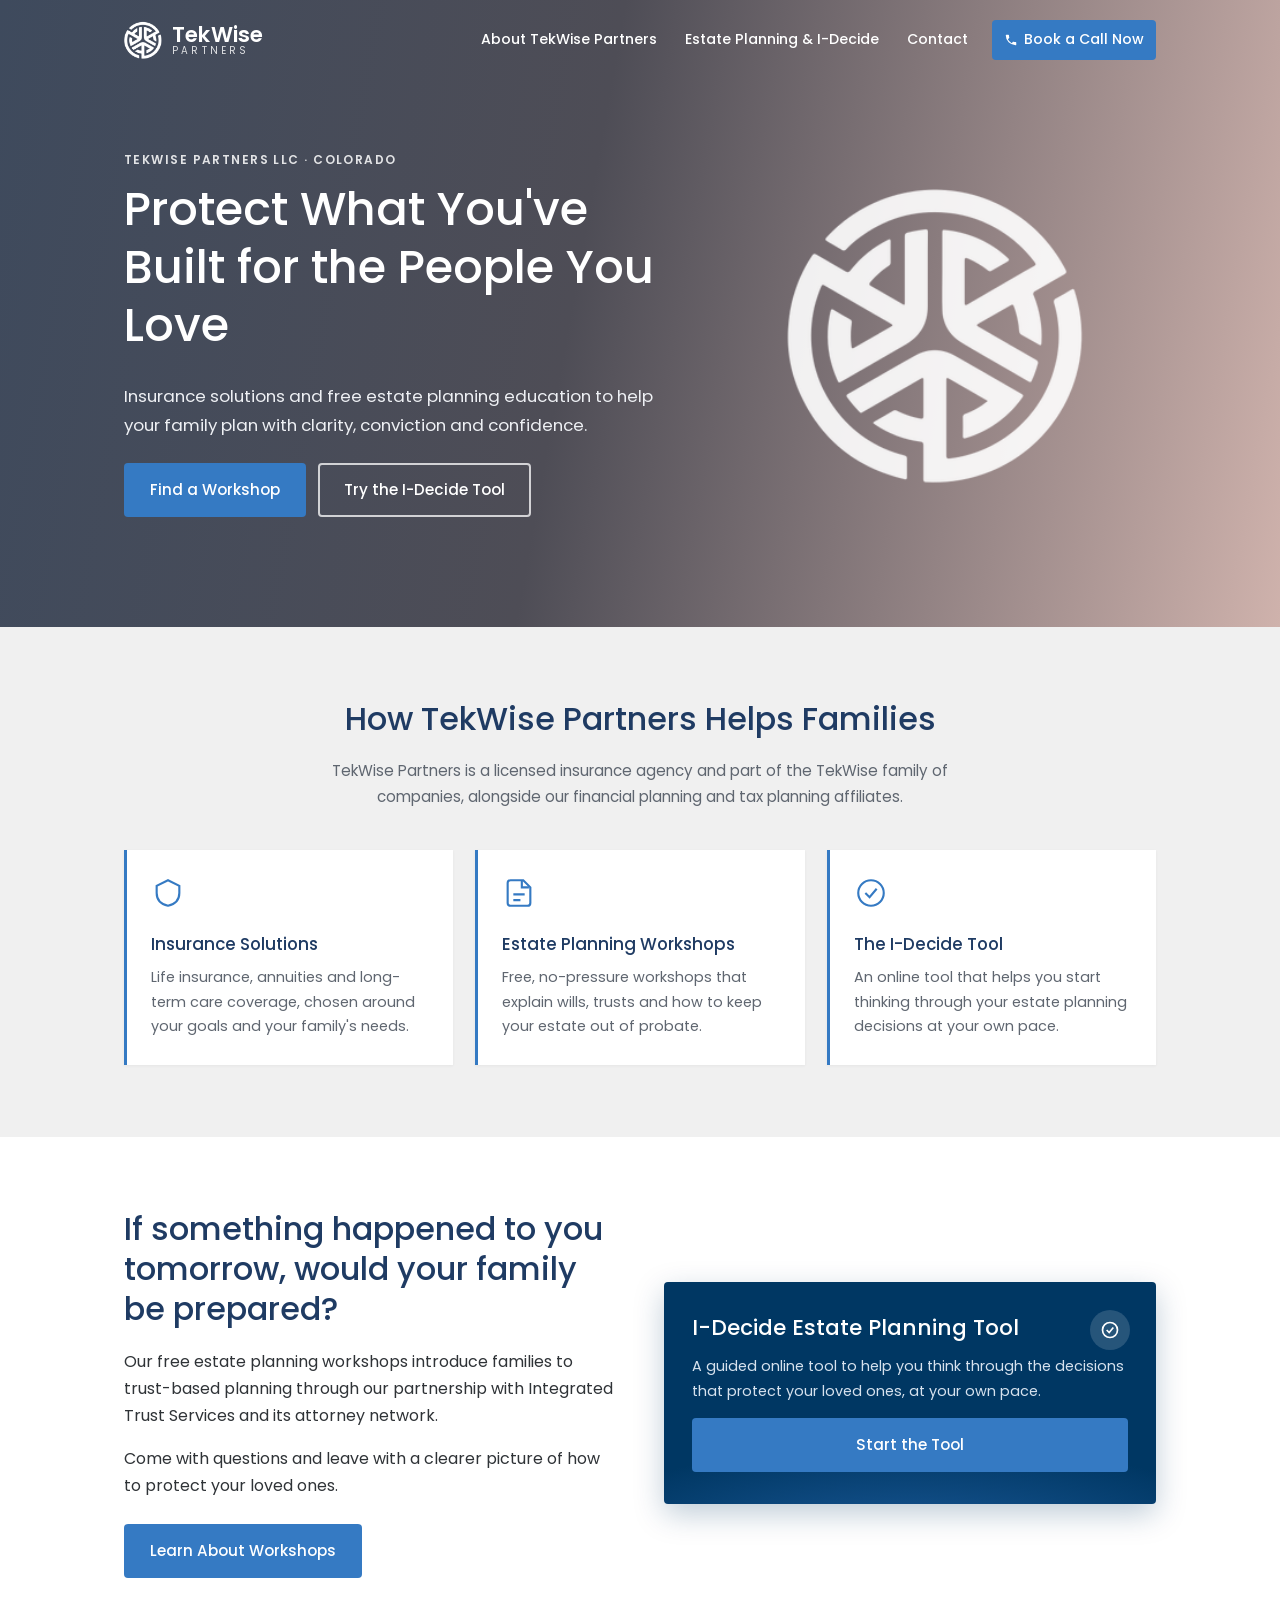
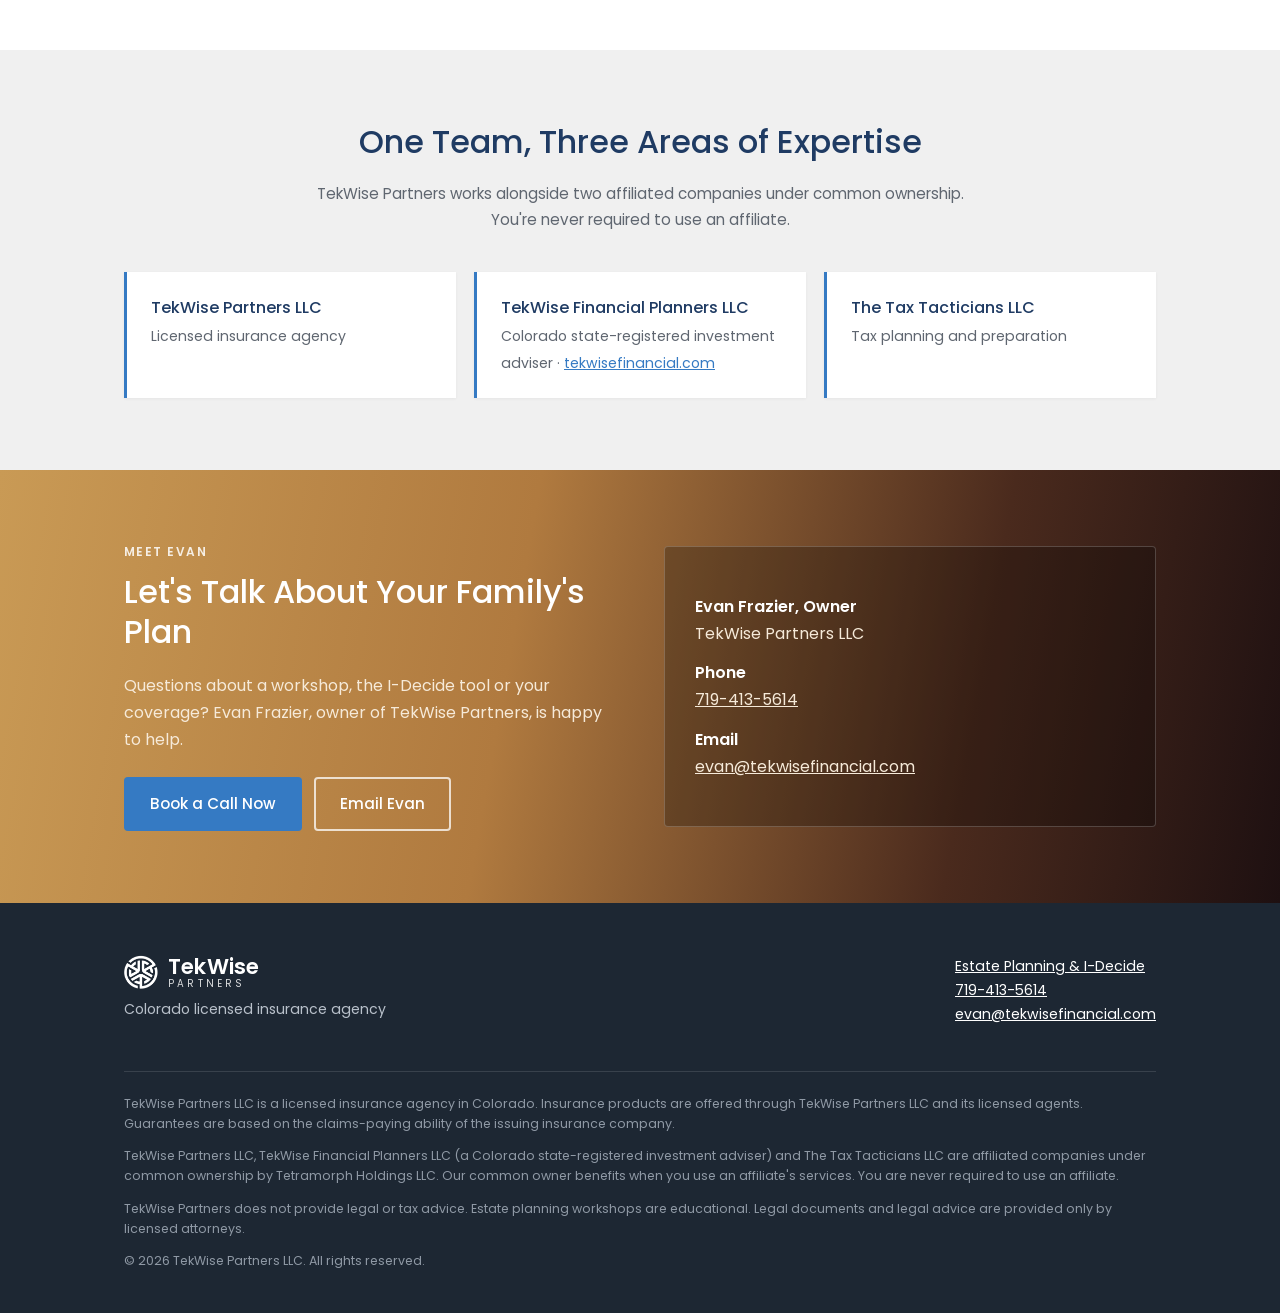
==== commit e08fd41f: "Restyle to match tekwisefinancial.com: Poppins, slate-rose hero, navy tool card, warm contact band C" ====
--- a/index.html
+++ b/index.html
@@ -3,11 +3,11 @@
 <head>
   <meta charset="utf-8">
   <meta name="viewport" content="width=device-width, initial-scale=1">
-  <title>Tekwise Partners | Insurance &amp; Estate Planning Education in Colorado</title>
-  <meta name="description" content="Tekwise Partners LLC is a Colorado licensed insurance agency helping families protect what they've built, with estate planning workshops and the I-Decide planning tool.">
+  <title>TekWise Partners | Insurance &amp; Estate Planning Education in Colorado</title>
+  <meta name="description" content="TekWise Partners LLC is a Colorado licensed insurance agency helping families protect what they've built, with estate planning workshops and the I-Decide planning tool.">
   <link rel="preconnect" href="https://fonts.googleapis.com">
   <link rel="preconnect" href="https://fonts.gstatic.com" crossorigin>
-  <link href="https://fonts.googleapis.com/css2?family=Roboto:wght@400;500;700&display=swap" rel="stylesheet">
+  <link href="https://fonts.googleapis.com/css2?family=Poppins:wght@400;500;600&display=swap" rel="stylesheet">
   <link rel="stylesheet" href="css/style.css">
   <link rel="icon" href="favicon.png" type="image/png">
 </head>
@@ -17,14 +17,14 @@
   <header class="site-header">
     <div class="wrap">
       <a class="brand" href="index.html">
-        <img src="img/tekwise-symbol.png" alt="" width="44" height="44">
-        <span class="brand-name">TekWise <span>Partners</span></span>
+        <img src="img/tekwise-symbol-white.png" alt="" width="38" height="38">
+        <span class="brand-name">TekWise<small>Partners</small></span>
       </a>
       <nav class="nav" aria-label="Main">
-        <a href="index.html" aria-current="page">Home</a>
-        <a href="index.html#services">Services</a>
+        <a href="index.html#services">About TekWise Partners</a>
         <a href="estate-planning.html">Estate Planning &amp; I-Decide</a>
-        <a class="nav-cta" href="index.html#contact">Contact us</a>
+        <a href="index.html#contact">Contact</a>
+        <a class="nav-cta" href="tel:+17194135614"><svg viewBox="0 0 24 24" fill="currentColor"><path d="M6.6 10.8a15.1 15.1 0 006.6 6.6l2.2-2.2a1 1 0 011-.25 11.4 11.4 0 003.6.57 1 1 0 011 1V20a1 1 0 01-1 1A17 17 0 013 4a1 1 0 011-1h3.5a1 1 0 011 1c0 1.25.2 2.45.57 3.57a1 1 0 01-.25 1z"/></svg>Book a Call Now</a>
       </nav>
     </div>
   </header>
@@ -32,93 +32,93 @@
   <main id="main">
     <section class="hero">
       <div class="wrap">
-      <div>
-        <p class="eyebrow">TekWise Partners LLC &middot; Colorado</p>
-        <h1>Protect what you've built, and decide where it goes.</h1>
-        <p class="lead">We help Colorado families plan ahead with insurance solutions and free estate planning education, so the people you love are taken care of.</p>
-        <div class="actions">
-          <a class="btn btn-primary" href="estate-planning.html#workshops">Find a workshop</a>
-          <a class="btn btn-ghost" href="estate-planning.html#i-decide">Try the I-Decide tool</a>
+        <div>
+          <p class="eyebrow">TekWise Partners LLC &middot; Colorado</p>
+          <h1>Protect What You've Built for the People You Love</h1>
+          <p class="lead">Insurance solutions and free estate planning education to help your family plan with clarity, conviction and confidence.</p>
+          <div class="actions">
+            <a class="btn btn-primary" href="estate-planning.html#workshops">Find a Workshop</a>
+            <a class="btn btn-outline-white" href="estate-planning.html#i-decide">Try the I-Decide Tool</a>
+          </div>
         </div>
+        <img class="hero-mark" src="img/tekwise-symbol-white.png" alt="">
       </div>
-      <img class="hero-mark" src="img/tekwise-symbol.png" alt="">
     </section>
 
-    <section id="services">
+    <section id="services" class="alt">
       <div class="wrap">
         <div class="section-head">
-          <p class="eyebrow">What we do</p>
-          <h2>Planning that looks after your family</h2>
-          <p>Tekwise Partners is a licensed insurance agency and part of the Tekwise family of companies, alongside our financial planning and tax planning affiliates.</p>
+          <h2>How TekWise Partners Helps Families</h2>
+          <p>TekWise Partners is a licensed insurance agency and part of the TekWise family of companies, alongside our financial planning and tax planning affiliates.</p>
         </div>
         <div class="grid grid-3">
           <div class="card">
-            <div class="icon"><svg viewBox="0 0 24 24" fill="none" stroke="currentColor" stroke-width="2"><path d="M12 3l8 4v5c0 5-3.5 8-8 9-4.5-1-8-4-8-9V7z"/></svg></div>
-            <h3>Insurance solutions</h3>
+            <div class="icon"><svg viewBox="0 0 24 24" fill="none" stroke="currentColor" stroke-width="1.5"><path d="M12 3l8 4v5c0 5-3.5 8-8 9-4.5-1-8-4-8-9V7z"/></svg></div>
+            <h3>Insurance Solutions</h3>
             <p>Life insurance, annuities and long-term care coverage, chosen around your goals and your family's needs.</p>
           </div>
           <div class="card">
-            <div class="icon"><svg viewBox="0 0 24 24" fill="none" stroke="currentColor" stroke-width="2"><path d="M4 19V5a2 2 0 012-2h9l5 5v11a2 2 0 01-2 2H6a2 2 0 01-2-2z"/><path d="M14 3v5h5M8 13h8M8 17h5"/></svg></div>
-            <h3>Estate planning workshops</h3>
+            <div class="icon"><svg viewBox="0 0 24 24" fill="none" stroke="currentColor" stroke-width="1.5"><path d="M4 19V5a2 2 0 012-2h9l5 5v11a2 2 0 01-2 2H6a2 2 0 01-2-2z"/><path d="M14 3v5h5M8 13h8M8 17h5"/></svg></div>
+            <h3>Estate Planning Workshops</h3>
             <p>Free, no-pressure workshops that explain wills, trusts and how to keep your estate out of probate.</p>
           </div>
           <div class="card">
-            <div class="icon"><svg viewBox="0 0 24 24" fill="none" stroke="currentColor" stroke-width="2"><circle cx="12" cy="12" r="9"/><path d="M8 12l3 3 5-6"/></svg></div>
-            <h3>The I-Decide tool</h3>
+            <div class="icon"><svg viewBox="0 0 24 24" fill="none" stroke="currentColor" stroke-width="1.5"><circle cx="12" cy="12" r="9"/><path d="M8 12l3 3 5-6"/></svg></div>
+            <h3>The I-Decide Tool</h3>
             <p>An online tool that helps you start thinking through your estate planning decisions at your own pace.</p>
           </div>
         </div>
       </div>
     </section>
 
-    <section class="alt">
-      <div class="wrap">
-        <div class="feature">
-          <div>
-            <span class="badge">Free workshops</span>
-            <h2>Estate planning, explained in plain English</h2>
-            <p>Our workshops introduce families to trust-based planning through our partnership with Integrated Trust Services and its attorney network. Come with questions; leave with a clearer picture.</p>
-            <div class="actions">
-              <a class="btn btn-white" href="estate-planning.html">Learn about workshops</a>
-            </div>
+    <section>
+      <div class="wrap grid grid-2">
+        <div>
+          <h2>If something happened to you tomorrow, would your family be prepared?</h2>
+          <p>Our free estate planning workshops introduce families to trust-based planning through our partnership with Integrated Trust Services and its attorney network.</p>
+          <p>Come with questions and leave with a clearer picture of how to protect your loved ones.</p>
+          <div class="actions">
+            <a class="btn btn-primary" href="estate-planning.html">Learn About Workshops</a>
           </div>
-          <div class="feature-art" aria-hidden="true">
-            <div class="row"><span class="dot"></span>Wills vs. living trusts</div>
-            <div class="row"><span class="dot"></span>Avoiding probate</div>
-            <div class="row"><span class="dot"></span>Powers of attorney &amp; health care directives</div>
-            <div class="row"><span class="dot"></span>Protecting your family's privacy</div>
-          </div>
+        </div>
+        <div class="tool-card">
+          <span class="tool-icon" aria-hidden="true"><svg viewBox="0 0 24 24" fill="none" stroke="#fff" stroke-width="2"><circle cx="12" cy="12" r="9"/><path d="M8 12l3 3 5-6"/></svg></span>
+          <h3>I-Decide Estate Planning Tool</h3>
+          <p>A guided online tool to help you think through the decisions that protect your loved ones, at your own pace.</p>
+          <a class="btn btn-primary btn-block" href="https://umustsee.net/KWM9HJ" target="_blank" rel="noopener">Start the Tool</a>
         </div>
       </div>
     </section>
 
-    <section>
+    <section class="alt">
       <div class="wrap">
         <div class="section-head">
-          <p class="eyebrow">The Tekwise family</p>
-          <h2>One team, three areas of expertise</h2>
-          <p>Tekwise Partners works alongside two affiliated companies under common ownership. You're never required to use an affiliate.</p>
+          <h2>One Team, Three Areas of Expertise</h2>
+          <p>TekWise Partners works alongside two affiliated companies under common ownership. You're never required to use an affiliate.</p>
         </div>
         <div class="affiliates">
-          <div class="affiliate"><strong>Tekwise Partners LLC</strong><span>Licensed insurance agency</span></div>
-          <div class="affiliate"><strong>Tekwise Financial Planners LLC</strong><span>Colorado state-registered investment adviser &middot; <a href="https://tekwisefinancial.com">tekwisefinancial.com</a></span></div>
+          <div class="affiliate"><strong>TekWise Partners LLC</strong><span>Licensed insurance agency</span></div>
+          <div class="affiliate"><strong>TekWise Financial Planners LLC</strong><span>Colorado state-registered investment adviser &middot; <a href="https://tekwisefinancial.com">tekwisefinancial.com</a></span></div>
           <div class="affiliate"><strong>The Tax Tacticians LLC</strong><span>Tax planning and preparation</span></div>
         </div>
       </div>
     </section>
 
-    <section id="contact" class="alt">
+    <section id="contact" class="warm">
       <div class="wrap grid grid-2">
         <div>
-          <p class="eyebrow">Get in touch</p>
-          <h2>Let's talk about your plan</h2>
-          <p>Questions about a workshop, the I-Decide tool or your coverage? Reach out and we'll get back to you.</p>
-          <a class="btn btn-primary" href="mailto:evan@tekwisefinancial.com?subject=Tekwise%20Partners%20inquiry">Email us</a>
+          <p class="eyebrow">Meet Evan</p>
+          <h2>Let's Talk About Your Family's Plan</h2>
+          <p>Questions about a workshop, the I-Decide tool or your coverage? Evan Frazier, owner of TekWise Partners, is happy to help.</p>
+          <div class="actions">
+            <a class="btn btn-primary" href="tel:+17194135614">Book a Call Now</a>
+            <a class="btn btn-outline-white" href="mailto:evan@tekwisefinancial.com?subject=TekWise%20Partners%20inquiry">Email Evan</a>
+          </div>
         </div>
         <div class="contact-box">
           <dl>
             <dt>Evan Frazier, Owner</dt>
-            <dd>Tekwise Partners LLC</dd>
+            <dd>TekWise Partners LLC</dd>
             <dt>Phone</dt>
             <dd><a href="tel:+17194135614">719-413-5614</a></dd>
             <dt>Email</dt>
@@ -133,7 +133,7 @@
     <div class="wrap">
       <div class="footer-top">
         <div>
-          <div class="footer-brand"><img src="img/tekwise-symbol-white.png" alt="" width="36" height="36"><span class="brand-name">TekWise <span>Partners</span></span></div>
+          <div class="footer-brand"><img src="img/tekwise-symbol-white.png" alt="" width="34" height="34"><span class="brand-name">TekWise<small>Partners</small></span></div>
           <p>Colorado licensed insurance agency</p>
         </div>
         <div>
@@ -143,10 +143,10 @@
         </div>
       </div>
       <div class="disclosure">
-        <p>Tekwise Partners LLC is a licensed insurance agency in Colorado. Insurance products are offered through Tekwise Partners LLC and its licensed agents. Guarantees are based on the claims-paying ability of the issuing insurance company.</p>
-        <p>Tekwise Partners LLC, Tekwise Financial Planners LLC (a Colorado state-registered investment adviser) and The Tax Tacticians LLC are affiliated companies under common ownership by Tetramorph Holdings LLC. Our common owner benefits when you use an affiliate's services. You are never required to use an affiliate.</p>
-        <p>Tekwise Partners does not provide legal or tax advice. Estate planning workshops are educational. Legal documents and legal advice are provided only by licensed attorneys.</p>
-        <p>&copy; <span id="yr">2026</span> Tekwise Partners LLC. All rights reserved.</p>
+        <p>TekWise Partners LLC is a licensed insurance agency in Colorado. Insurance products are offered through TekWise Partners LLC and its licensed agents. Guarantees are based on the claims-paying ability of the issuing insurance company.</p>
+        <p>TekWise Partners LLC, TekWise Financial Planners LLC (a Colorado state-registered investment adviser) and The Tax Tacticians LLC are affiliated companies under common ownership by Tetramorph Holdings LLC. Our common owner benefits when you use an affiliate's services. You are never required to use an affiliate.</p>
+        <p>TekWise Partners does not provide legal or tax advice. Estate planning workshops are educational. Legal documents and legal advice are provided only by licensed attorneys.</p>
+        <p>&copy; <span id="yr">2026</span> TekWise Partners LLC. All rights reserved.</p>
       </div>
     </div>
   </footer>
--- a/css/style.css
+++ b/css/style.css
@@ -1,31 +1,35 @@
-/* Tekwise Partners — colors taken from the TekWise logo (blue #0B5394, charcoal #333). */
+/* Tekwise Partners — styled to match tekwisefinancial.com */
 :root {
-  --blue: #0b5394;
-  --blue-dark: #083d6e;
-  --blue-light: #e8f0f8;
-  --blue-mid: #cfe0f0;
-  --ink: #333333;
+  --blue: #357ac3;          /* buttons, card accents */
+  --blue-dark: #2a64a3;
+  --navy: #003763;          /* tool card */
+  --heading: #1f3b63;       /* section headings */
+  --ink: #2f3337;
   --muted: #5f6670;
-  --line: #e2e6eb;
-  --bg-alt: #f5f7fa;
-  --radius: 8px;
-  --max: 1140px;
+  --gray: #f0f0f0;          /* section background */
+  --line: #e4e6e9;
+  --hero-1: #3e4a5d;        /* slate */
+  --hero-2: #4e4d56;
+  --hero-3: #cfb2ac;        /* dusty rose */
+  --warm-1: #c99a55;        /* amber */
+  --warm-2: #1e1011;        /* deep brown */
+  --max: 1080px;
 }
 
 * { box-sizing: border-box; }
 html { scroll-behavior: smooth; }
 body {
   margin: 0;
-  font-family: "Roboto", "Segoe UI", Helvetica, Arial, sans-serif;
-  font-size: 17px;
-  line-height: 1.65;
+  font-family: "Poppins", "Segoe UI", Helvetica, Arial, sans-serif;
+  font-size: 16px;
+  line-height: 1.7;
   color: var(--ink);
   background: #fff;
 }
-h1, h2, h3 { color: var(--ink); line-height: 1.2; margin: 0 0 .55em; font-weight: 700; }
-h1 { font-size: clamp(2.1rem, 4.6vw, 3.2rem); letter-spacing: -.01em; }
-h2 { font-size: clamp(1.6rem, 3vw, 2.2rem); letter-spacing: -.01em; }
-h3 { font-size: 1.15rem; font-weight: 500; }
+h1, h2, h3 { line-height: 1.25; margin: 0 0 .6em; font-weight: 500; color: var(--heading); }
+h1 { font-size: clamp(2rem, 4.2vw, 2.9rem); color: #fff; }
+h2 { font-size: clamp(1.5rem, 2.8vw, 2rem); }
+h3 { font-size: 1.05rem; }
 p { margin: 0 0 1em; }
 a { color: var(--blue); }
 img { max-width: 100%; display: block; }
@@ -34,123 +38,128 @@
 .skip { position: absolute; left: -999px; }
 .skip:focus { left: 16px; top: 16px; background: #fff; padding: 8px 12px; z-index: 10; }
 
-/* Header */
-.site-header { background: #fff; border-bottom: 1px solid var(--line); position: sticky; top: 0; z-index: 5; }
-.site-header .wrap { display: flex; align-items: center; justify-content: space-between; gap: 16px; min-height: 76px; flex-wrap: wrap; }
-.brand { display: flex; align-items: center; gap: 12px; text-decoration: none; color: var(--ink); }
-.brand img { width: 44px; height: 44px; object-fit: contain; }
-.brand-name { font-size: 1.5rem; font-weight: 500; letter-spacing: -.01em; color: var(--ink); }
-.brand-name span { color: var(--blue); font-weight: 400; }
+/* Header — transparent, over the hero */
+.site-header { position: absolute; top: 0; left: 0; right: 0; z-index: 5; }
+.site-header .wrap { display: flex; align-items: center; justify-content: space-between; gap: 16px; min-height: 80px; flex-wrap: wrap; }
+.brand { display: flex; align-items: center; gap: 10px; text-decoration: none; color: #fff; }
+.brand img { width: 38px; height: 38px; object-fit: contain; }
+.brand-name { font-size: 1.35rem; font-weight: 600; letter-spacing: .01em; color: #fff; line-height: 1.1; }
+.brand-name small { display: block; font-size: .62rem; font-weight: 400; letter-spacing: .32em; text-transform: uppercase; opacity: .85; }
 .nav { display: flex; gap: 4px; flex-wrap: wrap; align-items: center; }
-.nav a { color: var(--ink); text-decoration: none; padding: 8px 14px; border-radius: 6px; font-size: .95rem; font-weight: 500; }
-.nav a:hover { color: var(--blue); background: var(--blue-light); }
-.nav a[aria-current="page"] { color: var(--blue); }
-.nav a.nav-cta { background: var(--blue); color: #fff; margin-left: 6px; }
+.nav a { color: #fff; text-decoration: none; padding: 8px 12px; font-size: .88rem; font-weight: 500; border-radius: 4px; }
+.nav a:hover, .nav a[aria-current="page"] { color: #cfe3f7; }
+.nav a.nav-cta { background: var(--blue); margin-left: 8px; display: inline-flex; gap: 6px; align-items: center; }
 .nav a.nav-cta:hover { background: var(--blue-dark); color: #fff; }
+.nav-cta svg, .btn svg { width: 14px; height: 14px; }
 
 /* Buttons */
 .btn {
-  display: inline-block; padding: 13px 26px; border-radius: 6px; font-weight: 500;
-  text-decoration: none; border: 2px solid transparent; transition: background .15s, color .15s;
+  display: inline-flex; align-items: center; gap: 8px; padding: 12px 24px; border-radius: 4px; font-weight: 500; font-size: .95rem;
+  text-decoration: none; border: 2px solid transparent; transition: background .15s;
 }
 .btn-primary { background: var(--blue); color: #fff; }
 .btn-primary:hover { background: var(--blue-dark); }
-.btn-ghost { border-color: var(--blue); color: var(--blue); background: #fff; }
-.btn-ghost:hover { background: var(--blue-light); }
-.btn-white { background: #fff; color: var(--blue); }
-.btn-white:hover { background: var(--blue-light); }
-.btn-outline-white { border-color: rgba(255,255,255,.8); color: #fff; }
+.btn-outline-white { border-color: rgba(255,255,255,.75); color: #fff; }
 .btn-outline-white:hover { background: rgba(255,255,255,.12); }
+.btn-block { display: flex; justify-content: center; width: 100%; }
 
 /* Hero */
-.hero { background: linear-gradient(180deg, var(--blue-light) 0%, #fff 100%); padding: 88px 0 96px; overflow: hidden; }
-.hero .wrap { display: grid; grid-template-columns: 1.3fr 1fr; gap: 48px; align-items: center; }
-.hero p.lead { font-size: 1.2rem; color: var(--muted); max-width: 600px; }
-.hero-mark { justify-self: center; width: min(340px, 80%); opacity: .95; }
-.eyebrow { text-transform: uppercase; letter-spacing: .12em; font-size: .78rem; font-weight: 700; color: var(--blue); margin-bottom: 12px; }
-.actions { display: flex; gap: 12px; flex-wrap: wrap; margin-top: 26px; }
+.hero, .page-hero {
+  background: linear-gradient(100deg, var(--hero-1) 0%, var(--hero-2) 45%, var(--hero-3) 100%);
+  color: #fff; position: relative; overflow: hidden;
+}
+.hero { padding: 150px 0 110px; }
+.page-hero { padding: 140px 0 80px; }
+.hero .wrap { display: grid; grid-template-columns: 1.25fr 1fr; gap: 40px; align-items: center; }
+.hero p.lead, .page-hero p { font-size: 1.05rem; color: #eef0f4; max-width: 560px; }
+.hero-mark { justify-self: center; width: min(300px, 80%); opacity: .9; }
+.eyebrow { text-transform: uppercase; letter-spacing: .12em; font-size: .75rem; font-weight: 600; color: var(--blue); margin-bottom: 10px; }
+.hero .eyebrow, .page-hero .eyebrow, .warm .eyebrow { color: #fff; opacity: .85; }
+.actions { display: flex; gap: 12px; flex-wrap: wrap; margin-top: 24px; }
 
 /* Sections */
-section { padding: 80px 0; }
-.alt { background: var(--bg-alt); }
-.section-head { max-width: 720px; margin-bottom: 40px; }
-.section-head p { color: var(--muted); }
+section { padding: 72px 0; }
+.alt { background: var(--gray); }
+.section-head { max-width: 680px; margin: 0 auto 40px; text-align: center; }
+.section-head p { color: var(--muted); font-size: .95rem; }
 
-.grid { display: grid; gap: 24px; }
-.grid-3 { grid-template-columns: repeat(auto-fit, minmax(260px, 1fr)); }
-.grid-2 { grid-template-columns: repeat(auto-fit, minmax(320px, 1fr)); align-items: center; gap: 48px; }
+.grid { display: grid; gap: 22px; }
+.grid-3 { grid-template-columns: repeat(auto-fit, minmax(240px, 1fr)); }
+.grid-2 { grid-template-columns: repeat(auto-fit, minmax(300px, 1fr)); align-items: center; gap: 48px; }
 
-.card { background: #fff; border: 1px solid var(--line); border-radius: var(--radius); padding: 30px; transition: box-shadow .2s, border-color .2s; }
-.card:hover { border-color: var(--blue-mid); box-shadow: 0 8px 24px rgba(11,83,148,.08); }
-.card p { color: var(--muted); margin: 0; }
-.icon { width: 48px; height: 48px; border-radius: 10px; background: var(--blue-light); color: var(--blue); display: grid; place-items: center; margin-bottom: 18px; }
-.icon svg { width: 24px; height: 24px; }
+/* Cards — white with blue left border, like the TekWise site */
+.card { background: #fff; border-left: 3px solid var(--blue); padding: 26px 24px; box-shadow: 0 1px 3px rgba(0,0,0,.05); }
+.card p { color: var(--muted); margin: 0; font-size: .9rem; }
+.card h3 { color: var(--heading); }
+.icon { width: 40px; height: 40px; color: var(--blue); margin-bottom: 18px; }
+.icon svg { width: 34px; height: 34px; }
 
 .checklist { list-style: none; padding: 0; margin: 0 0 1em; }
-.checklist li { padding-left: 32px; position: relative; margin-bottom: 12px; }
+.checklist li { padding-left: 30px; position: relative; margin-bottom: 10px; }
 .checklist li::before {
-  content: ""; position: absolute; left: 0; top: 4px; width: 20px; height: 20px; border-radius: 50%;
-  background: var(--blue) url("data:image/svg+xml,%3Csvg xmlns='http://www.w3.org/2000/svg' viewBox='0 0 24 24' fill='none' stroke='%23fff' stroke-width='3'%3E%3Cpath d='M5 12l5 5 9-10'/%3E%3C/svg%3E") center/12px no-repeat;
+  content: ""; position: absolute; left: 0; top: 5px; width: 18px; height: 18px; border-radius: 50%;
+  background: var(--blue) url("data:image/svg+xml,%3Csvg xmlns='http://www.w3.org/2000/svg' viewBox='0 0 24 24' fill='none' stroke='%23fff' stroke-width='3'%3E%3Cpath d='M5 12l5 5 9-10'/%3E%3C/svg%3E") center/11px no-repeat;
 }
 
 /* Steps */
 .steps { counter-reset: step; display: grid; gap: 20px; grid-template-columns: repeat(auto-fit, minmax(220px, 1fr)); }
-.step { background: #fff; border-radius: var(--radius); padding: 28px; border: 1px solid var(--line); }
+.step { background: #fff; padding: 26px 24px; border-left: 3px solid var(--blue); box-shadow: 0 1px 3px rgba(0,0,0,.05); }
 .step::before {
   counter-increment: step; content: counter(step);
-  display: grid; place-items: center; width: 40px; height: 40px; border-radius: 50%;
-  background: var(--blue); color: #fff; font-weight: 700; margin-bottom: 14px;
+  display: grid; place-items: center; width: 36px; height: 36px; border-radius: 50%;
+  background: var(--blue); color: #fff; font-weight: 600; margin-bottom: 14px;
 }
-.step p { color: var(--muted); margin: 0; }
+.step p { color: var(--muted); margin: 0; font-size: .9rem; }
 
-/* Feature panel */
-.feature {
-  background: var(--blue); color: #fff; border-radius: 12px; padding: 52px;
-  display: grid; gap: 36px; grid-template-columns: 1.4fr 1fr; align-items: center; position: relative; overflow: hidden;
+/* Navy tool card — matches the Estate Planning Checkup Tool card */
+.tool-card {
+  background: radial-gradient(120% 80% at 50% 120%, #1b5a9a 0%, var(--navy) 60%);
+  color: #fff; padding: 32px 28px; border-radius: 4px; box-shadow: 0 10px 30px rgba(0,55,99,.25); position: relative;
 }
-.feature::after {
-  content: ""; position: absolute; right: -60px; bottom: -60px; width: 260px; height: 260px;
-  background: url("../img/tekwise-symbol-white.png") center/contain no-repeat; opacity: .07; pointer-events: none;
+.tool-card h3 { color: #fff; font-size: 1.35rem; font-weight: 500; padding-right: 56px; }
+.tool-card p { color: #d6e2ee; font-size: .9rem; }
+.tool-card .tool-icon {
+  position: absolute; top: 28px; right: 26px; width: 40px; height: 40px; border-radius: 50%;
+  background: rgba(255,255,255,.15); display: grid; place-items: center;
 }
-.feature h2 { color: #fff; }
-.feature p { color: #dbe7f3; }
-.badge { display: inline-block; background: rgba(255,255,255,.16); color: #fff; font-weight: 700; padding: 4px 12px; border-radius: 999px; font-size: .75rem; letter-spacing: .1em; text-transform: uppercase; margin-bottom: 14px; }
-.feature-art { background: rgba(255,255,255,.08); border: 1px solid rgba(255,255,255,.2); border-radius: 10px; padding: 24px 28px; position: relative; z-index: 1; }
-.feature-art .row { display: flex; align-items: center; gap: 12px; padding: 11px 0; border-bottom: 1px solid rgba(255,255,255,.14); color: #eef4fa; font-size: .96rem; }
-.feature-art .row:last-child { border-bottom: 0; }
-.feature-art .dot { width: 10px; height: 10px; border-radius: 50%; background: #fff; flex: none; }
+.tool-card .tool-icon svg { width: 20px; height: 20px; }
+.tool-card ul { list-style: none; padding: 0; margin: 0 0 20px; font-size: .88rem; color: #d6e2ee; }
+.tool-card li { padding: 7px 0 7px 22px; position: relative; border-bottom: 1px solid rgba(255,255,255,.12); }
+.tool-card li::before { content: ""; position: absolute; left: 0; top: 15px; width: 8px; height: 8px; border-radius: 50%; background: #7fb2e5; }
 
-.callout { background: var(--blue-light); border-left: 4px solid var(--blue); padding: 20px 24px; border-radius: 6px; }
+.callout { background: #fff; border-left: 3px solid var(--blue); padding: 20px 24px; font-size: .92rem; }
 
-/* Page header */
-.page-hero { background: linear-gradient(180deg, var(--blue-light) 0%, #fff 100%); padding: 72px 0 56px; border-bottom: 1px solid var(--line); }
-.page-hero p { color: var(--muted); max-width: 680px; font-size: 1.15rem; margin: 0; }
+/* Warm "Meet Evan" style band */
+.warm { background: linear-gradient(100deg, var(--warm-1) 0%, #b07a3f 40%, #4a2a1d 75%, var(--warm-2) 100%); color: #fff; }
+.warm h2 { color: #fff; }
+.warm p { color: #f6ead9; }
+.warm .contact-box { background: rgba(0,0,0,.25); border: 1px solid rgba(255,255,255,.2); }
+.warm .contact-box dt { color: #fff; }
+.warm .contact-box dd, .warm .contact-box a { color: #f6ead9; }
 
-/* Contact */
-.contact-box { background: #fff; border: 1px solid var(--line); border-radius: var(--radius); padding: 32px; }
-.contact-box dt { font-weight: 700; margin-top: 12px; }
+.contact-box { padding: 30px; border-radius: 4px; }
+.contact-box dt { font-weight: 600; margin-top: 12px; }
 .contact-box dt:first-child { margin-top: 0; }
-.contact-box dd { margin: 0; color: var(--muted); }
+.contact-box dd { margin: 0; }
 
 /* Affiliates */
-.affiliates { display: grid; gap: 16px; grid-template-columns: repeat(auto-fit, minmax(240px, 1fr)); }
-.affiliate { padding: 22px 24px; border-radius: var(--radius); background: #fff; border: 1px solid var(--line); border-top: 3px solid var(--blue); }
-.affiliate strong { display: block; font-weight: 500; }
-.affiliate span { color: var(--muted); font-size: .95rem; }
+.affiliates { display: grid; gap: 18px; grid-template-columns: repeat(auto-fit, minmax(240px, 1fr)); }
+.affiliate { padding: 22px 24px; background: #fff; border-left: 3px solid var(--blue); box-shadow: 0 1px 3px rgba(0,0,0,.05); }
+.affiliate strong { display: block; font-weight: 500; color: var(--heading); }
+.affiliate span { color: var(--muted); font-size: .88rem; }
 
 /* Footer */
-.site-footer { background: #2b2f33; color: #c4c9cf; padding: 56px 0 32px; font-size: .9rem; }
+.site-footer { background: #1d2733; color: #b9c1cb; padding: 52px 0 30px; font-size: .88rem; }
 .site-footer a { color: #fff; }
-.footer-top { display: flex; justify-content: space-between; gap: 32px; flex-wrap: wrap; margin-bottom: 32px; }
-.footer-brand { display: flex; align-items: center; gap: 12px; margin-bottom: 8px; }
-.footer-brand img { width: 36px; height: 36px; object-fit: contain; }
-.footer-brand .brand-name { color: #fff; font-size: 1.25rem; }
-.footer-brand .brand-name span { color: #8fb8e0; }
-.disclosure { border-top: 1px solid rgba(255,255,255,.12); padding-top: 24px; font-size: .8rem; line-height: 1.55; color: #9aa1a9; }
+.footer-top { display: flex; justify-content: space-between; gap: 32px; flex-wrap: wrap; margin-bottom: 30px; }
+.footer-brand { display: flex; align-items: center; gap: 10px; margin-bottom: 8px; }
+.footer-brand img { width: 34px; height: 34px; object-fit: contain; }
+.disclosure { border-top: 1px solid rgba(255,255,255,.12); padding-top: 22px; font-size: .78rem; line-height: 1.6; color: #8f99a5; }
 
 @media (max-width: 820px) {
-  .hero .wrap, .feature { grid-template-columns: 1fr; }
+  .hero .wrap { grid-template-columns: 1fr; }
   .hero-mark { display: none; }
-  .feature { padding: 34px; }
-  section { padding: 60px 0; }
+  .hero { padding: 130px 0 80px; }
+  section { padding: 56px 0; }
+  .nav a:not(.nav-cta) { padding: 6px 8px; }
 }
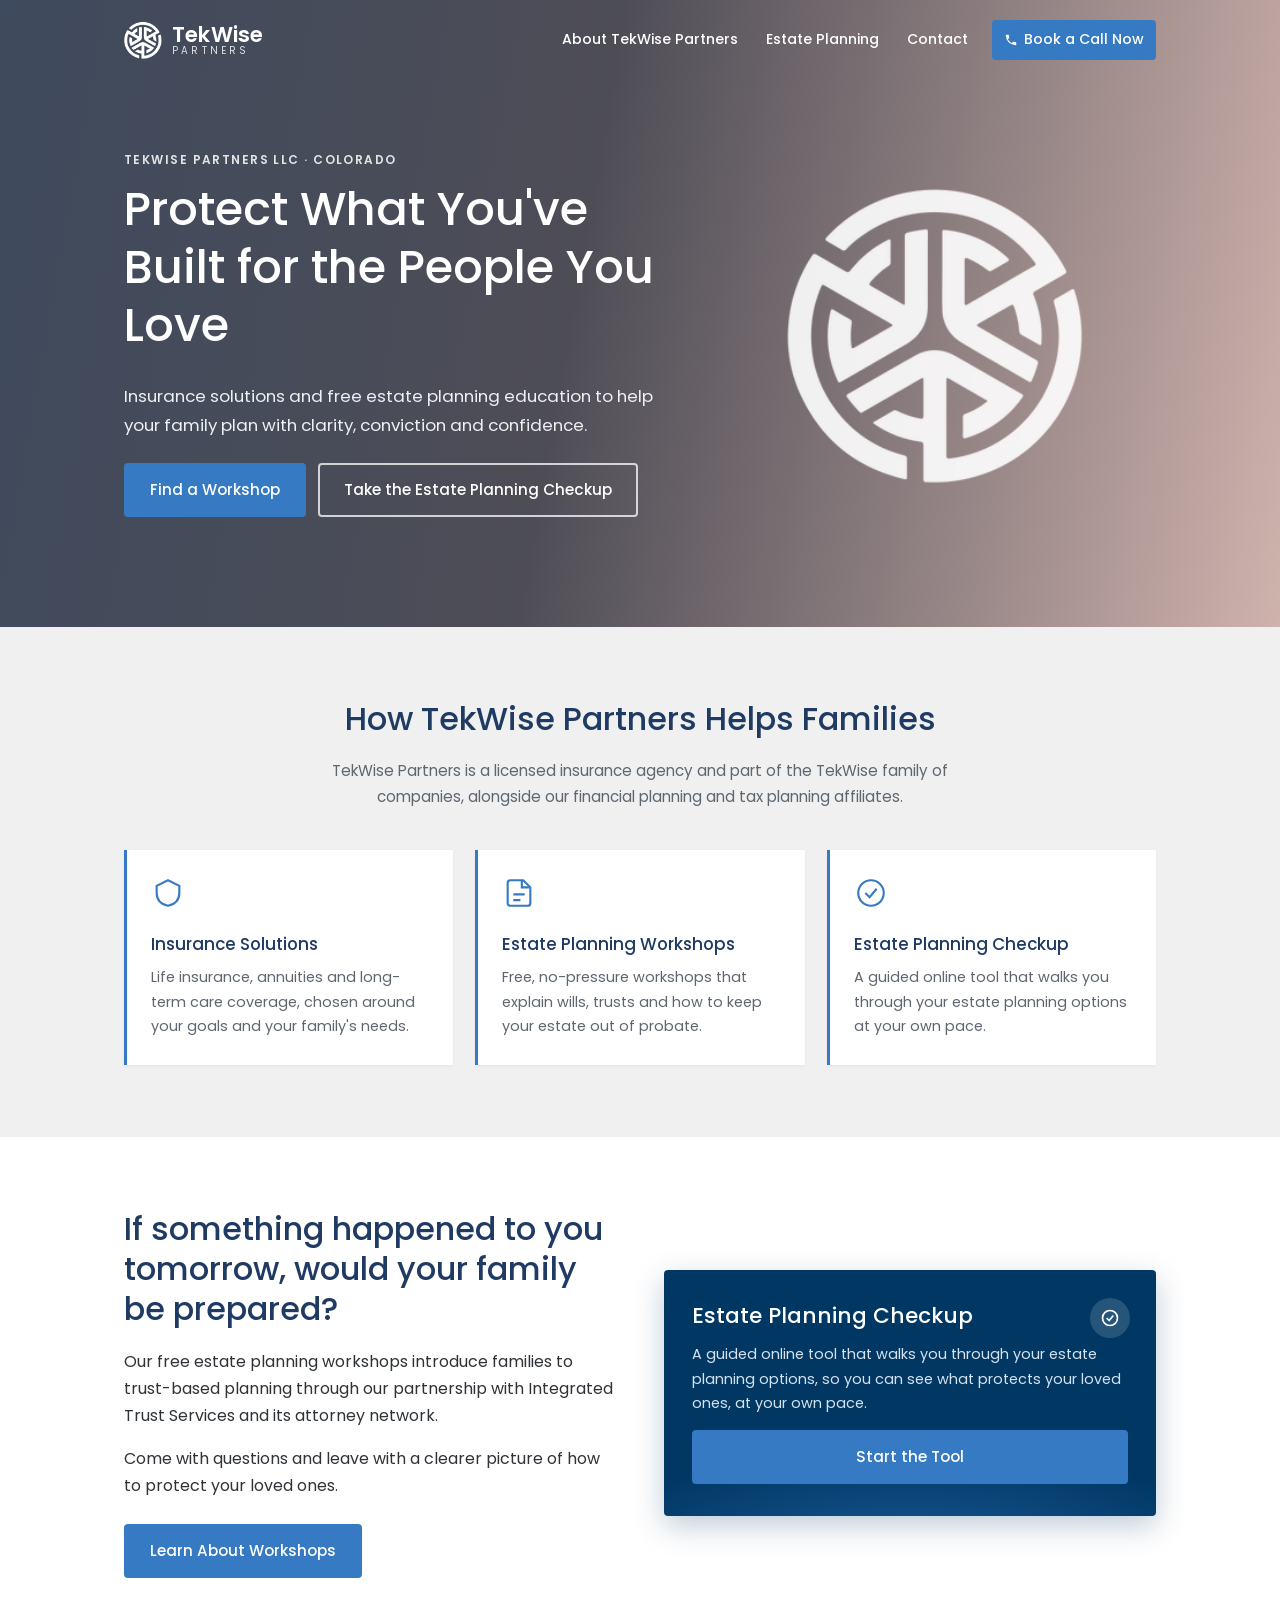
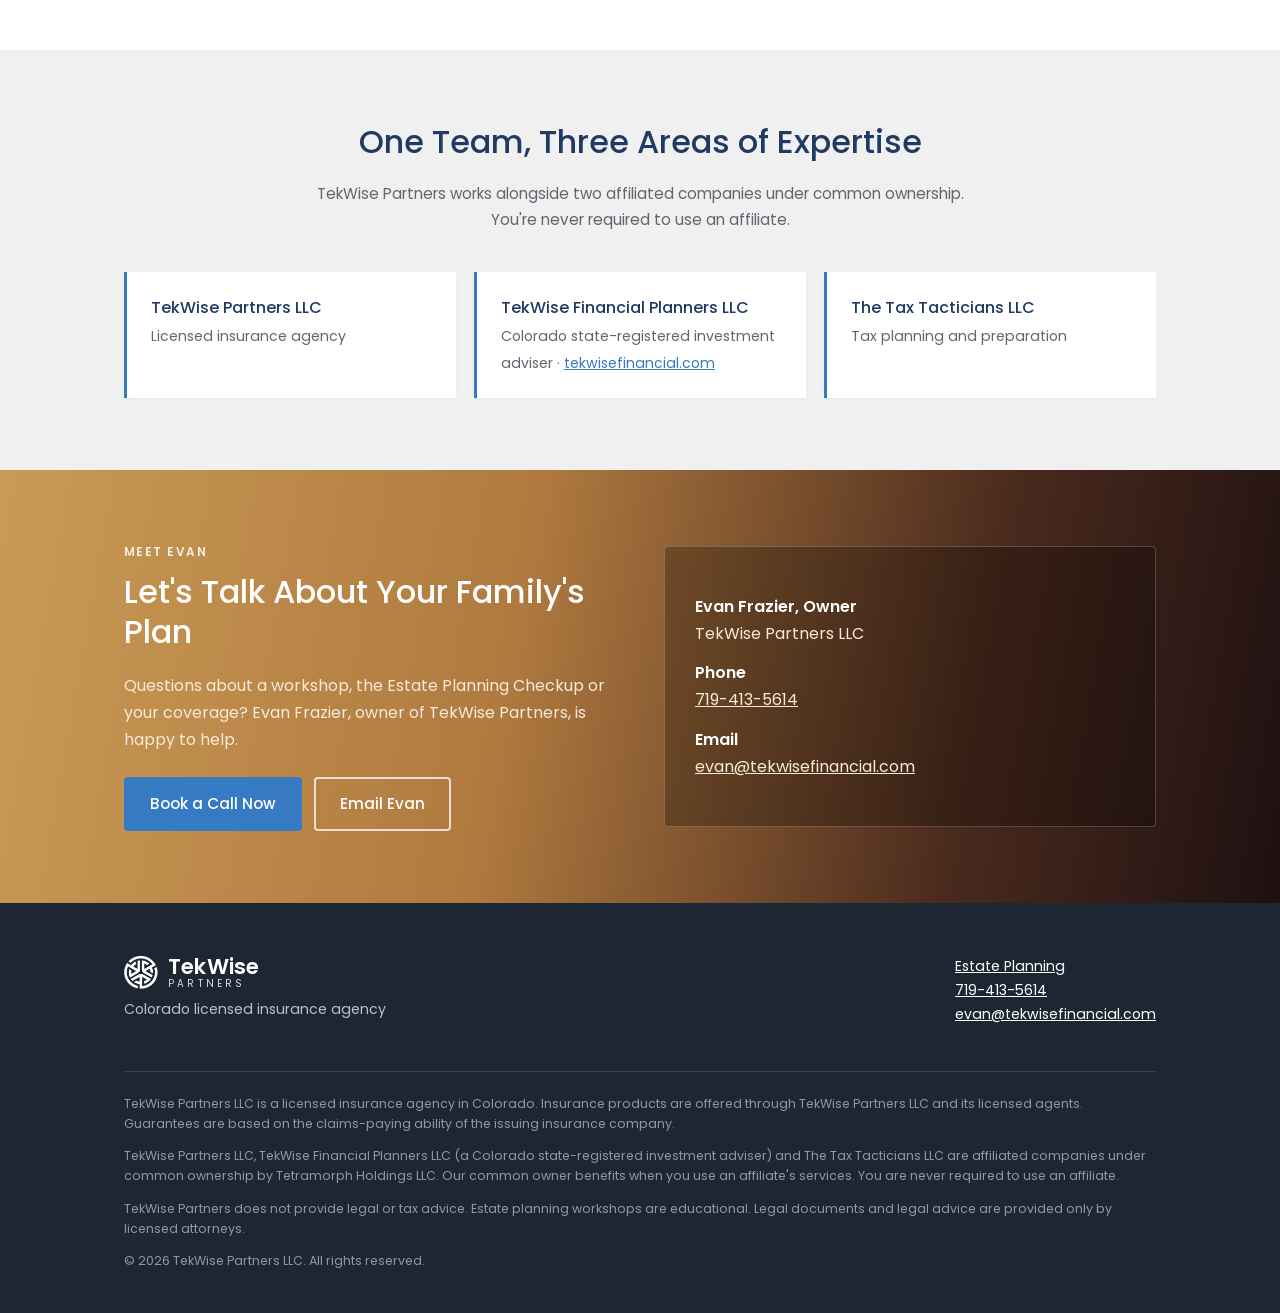
==== commit 2d8fa2fd: "Rename I-Decide to Estate Planning Checkup Co-Authored-By: Claude Opus 5.5 <noreply@anthropic.com> C" ====
--- a/index.html
+++ b/index.html
@@ -4,7 +4,7 @@
   <meta charset="utf-8">
   <meta name="viewport" content="width=device-width, initial-scale=1">
   <title>TekWise Partners | Insurance &amp; Estate Planning Education in Colorado</title>
-  <meta name="description" content="TekWise Partners LLC is a Colorado licensed insurance agency helping families protect what they've built, with estate planning workshops and the I-Decide planning tool.">
+  <meta name="description" content="TekWise Partners LLC is a Colorado licensed insurance agency helping families protect what they've built, with estate planning workshops and the Estate Planning Checkup tool.">
   <link rel="preconnect" href="https://fonts.googleapis.com">
   <link rel="preconnect" href="https://fonts.gstatic.com" crossorigin>
   <link href="https://fonts.googleapis.com/css2?family=Poppins:wght@400;500;600&display=swap" rel="stylesheet">
@@ -22,7 +22,7 @@
       </a>
       <nav class="nav" aria-label="Main">
         <a href="index.html#services">About TekWise Partners</a>
-        <a href="estate-planning.html">Estate Planning &amp; I-Decide</a>
+        <a href="estate-planning.html">Estate Planning</a>
         <a href="index.html#contact">Contact</a>
         <a class="nav-cta" href="tel:+17194135614"><svg viewBox="0 0 24 24" fill="currentColor"><path d="M6.6 10.8a15.1 15.1 0 006.6 6.6l2.2-2.2a1 1 0 011-.25 11.4 11.4 0 003.6.57 1 1 0 011 1V20a1 1 0 01-1 1A17 17 0 013 4a1 1 0 011-1h3.5a1 1 0 011 1c0 1.25.2 2.45.57 3.57a1 1 0 01-.25 1z"/></svg>Book a Call Now</a>
       </nav>
@@ -38,7 +38,7 @@
           <p class="lead">Insurance solutions and free estate planning education to help your family plan with clarity, conviction and confidence.</p>
           <div class="actions">
             <a class="btn btn-primary" href="estate-planning.html#workshops">Find a Workshop</a>
-            <a class="btn btn-outline-white" href="estate-planning.html#i-decide">Try the I-Decide Tool</a>
+            <a class="btn btn-outline-white" href="estate-planning.html#checkup">Take the Estate Planning Checkup</a>
           </div>
         </div>
         <img class="hero-mark" src="img/tekwise-symbol-white.png" alt="">
@@ -64,8 +64,8 @@
           </div>
           <div class="card">
             <div class="icon"><svg viewBox="0 0 24 24" fill="none" stroke="currentColor" stroke-width="1.5"><circle cx="12" cy="12" r="9"/><path d="M8 12l3 3 5-6"/></svg></div>
-            <h3>The I-Decide Tool</h3>
-            <p>An online tool that helps you start thinking through your estate planning decisions at your own pace.</p>
+            <h3>Estate Planning Checkup</h3>
+            <p>A guided online tool that walks you through your estate planning options at your own pace.</p>
           </div>
         </div>
       </div>
@@ -83,8 +83,8 @@
         </div>
         <div class="tool-card">
           <span class="tool-icon" aria-hidden="true"><svg viewBox="0 0 24 24" fill="none" stroke="#fff" stroke-width="2"><circle cx="12" cy="12" r="9"/><path d="M8 12l3 3 5-6"/></svg></span>
-          <h3>I-Decide Estate Planning Tool</h3>
-          <p>A guided online tool to help you think through the decisions that protect your loved ones, at your own pace.</p>
+          <h3>Estate Planning Checkup</h3>
+          <p>A guided online tool that walks you through your estate planning options, so you can see what protects your loved ones, at your own pace.</p>
           <a class="btn btn-primary btn-block" href="https://umustsee.net/KWM9HJ" target="_blank" rel="noopener">Start the Tool</a>
         </div>
       </div>
@@ -109,7 +109,7 @@
         <div>
           <p class="eyebrow">Meet Evan</p>
           <h2>Let's Talk About Your Family's Plan</h2>
-          <p>Questions about a workshop, the I-Decide tool or your coverage? Evan Frazier, owner of TekWise Partners, is happy to help.</p>
+          <p>Questions about a workshop, the Estate Planning Checkup or your coverage? Evan Frazier, owner of TekWise Partners, is happy to help.</p>
           <div class="actions">
             <a class="btn btn-primary" href="tel:+17194135614">Book a Call Now</a>
             <a class="btn btn-outline-white" href="mailto:evan@tekwisefinancial.com?subject=TekWise%20Partners%20inquiry">Email Evan</a>
@@ -137,7 +137,7 @@
           <p>Colorado licensed insurance agency</p>
         </div>
         <div>
-          <p><a href="estate-planning.html">Estate Planning &amp; I-Decide</a><br>
+          <p><a href="estate-planning.html">Estate Planning</a><br>
           <a href="tel:+17194135614">719-413-5614</a><br>
           <a href="mailto:evan@tekwisefinancial.com">evan@tekwisefinancial.com</a></p>
         </div>
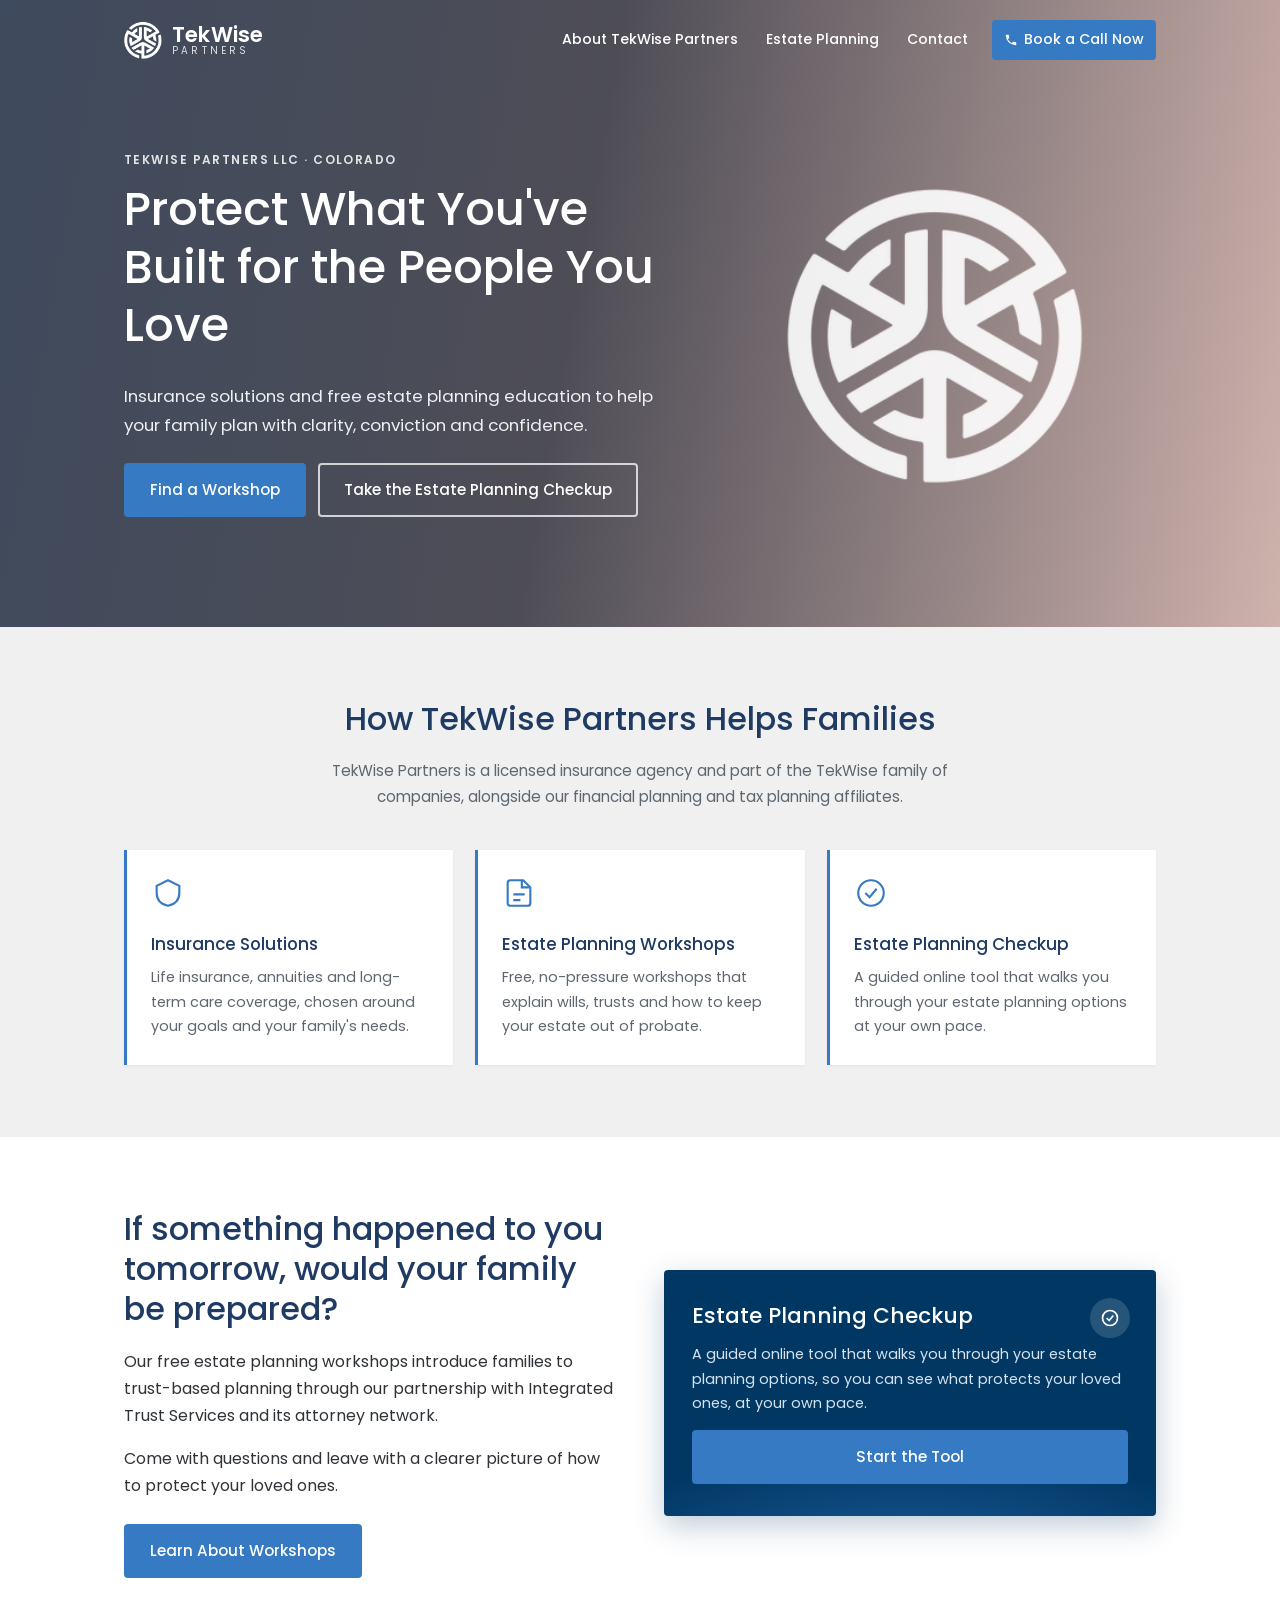
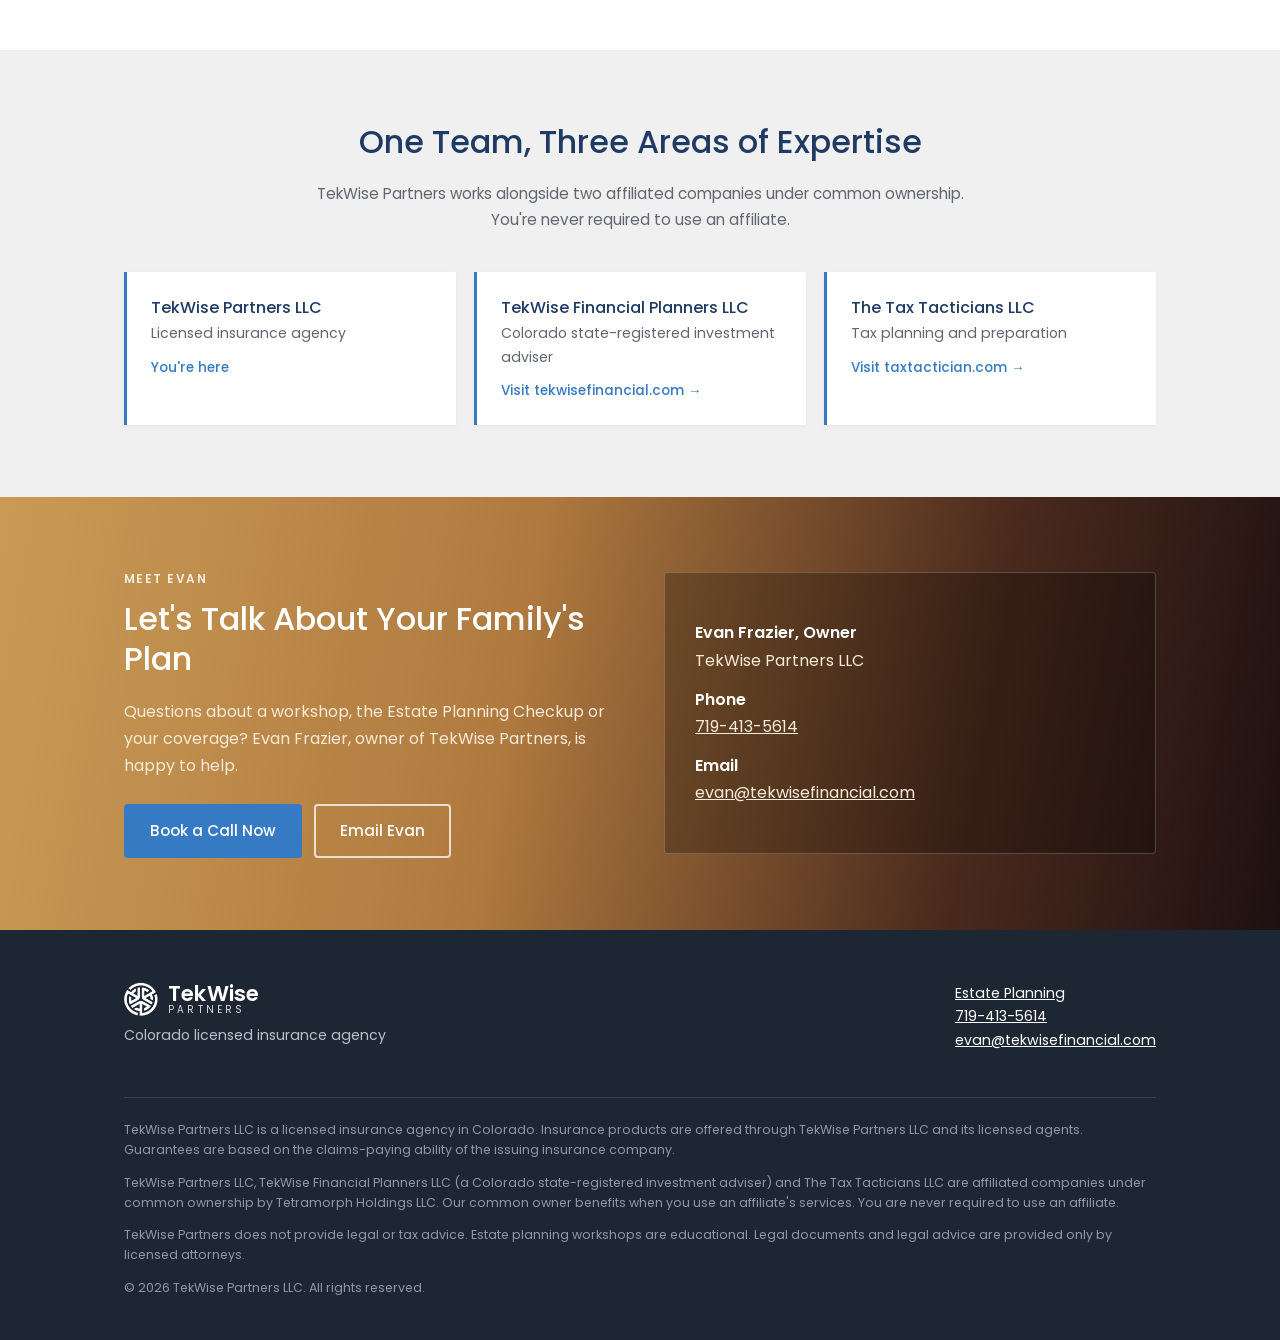
==== commit 91a4c710: "Link affiliate blocks to each company's website Co-Authored-By: Claude Opus 5.5 <noreply@anthropic.c" ====
--- a/index.html
+++ b/index.html
@@ -97,9 +97,9 @@
           <p>TekWise Partners works alongside two affiliated companies under common ownership. You're never required to use an affiliate.</p>
         </div>
         <div class="affiliates">
-          <div class="affiliate"><strong>TekWise Partners LLC</strong><span>Licensed insurance agency</span></div>
-          <div class="affiliate"><strong>TekWise Financial Planners LLC</strong><span>Colorado state-registered investment adviser &middot; <a href="https://tekwisefinancial.com">tekwisefinancial.com</a></span></div>
-          <div class="affiliate"><strong>The Tax Tacticians LLC</strong><span>Tax planning and preparation</span></div>
+          <a class="affiliate" href="index.html"><strong>TekWise Partners LLC</strong><span>Licensed insurance agency</span><em>You're here</em></a>
+          <a class="affiliate" href="https://tekwisefinancial.com" target="_blank" rel="noopener"><strong>TekWise Financial Planners LLC</strong><span>Colorado state-registered investment adviser</span><em>Visit tekwisefinancial.com &rarr;</em></a>
+          <a class="affiliate" href="https://taxtactician.com" target="_blank" rel="noopener"><strong>The Tax Tacticians LLC</strong><span>Tax planning and preparation</span><em>Visit taxtactician.com &rarr;</em></a>
         </div>
       </div>
     </section>
--- a/css/style.css
+++ b/css/style.css
@@ -146,7 +146,10 @@
 .affiliates { display: grid; gap: 18px; grid-template-columns: repeat(auto-fit, minmax(240px, 1fr)); }
 .affiliate { padding: 22px 24px; background: #fff; border-left: 3px solid var(--blue); box-shadow: 0 1px 3px rgba(0,0,0,.05); }
 .affiliate strong { display: block; font-weight: 500; color: var(--heading); }
-.affiliate span { color: var(--muted); font-size: .88rem; }
+.affiliate span { color: var(--muted); font-size: .88rem; display: block; }
+a.affiliate { text-decoration: none; color: inherit; transition: box-shadow .2s, transform .2s; }
+a.affiliate:hover { box-shadow: 0 8px 22px rgba(0,55,99,.12); transform: translateY(-2px); }
+.affiliate em { display: block; margin-top: 10px; font-style: normal; font-size: .85rem; font-weight: 500; color: var(--blue); }
 
 /* Footer */
 .site-footer { background: #1d2733; color: #b9c1cb; padding: 52px 0 30px; font-size: .88rem; }
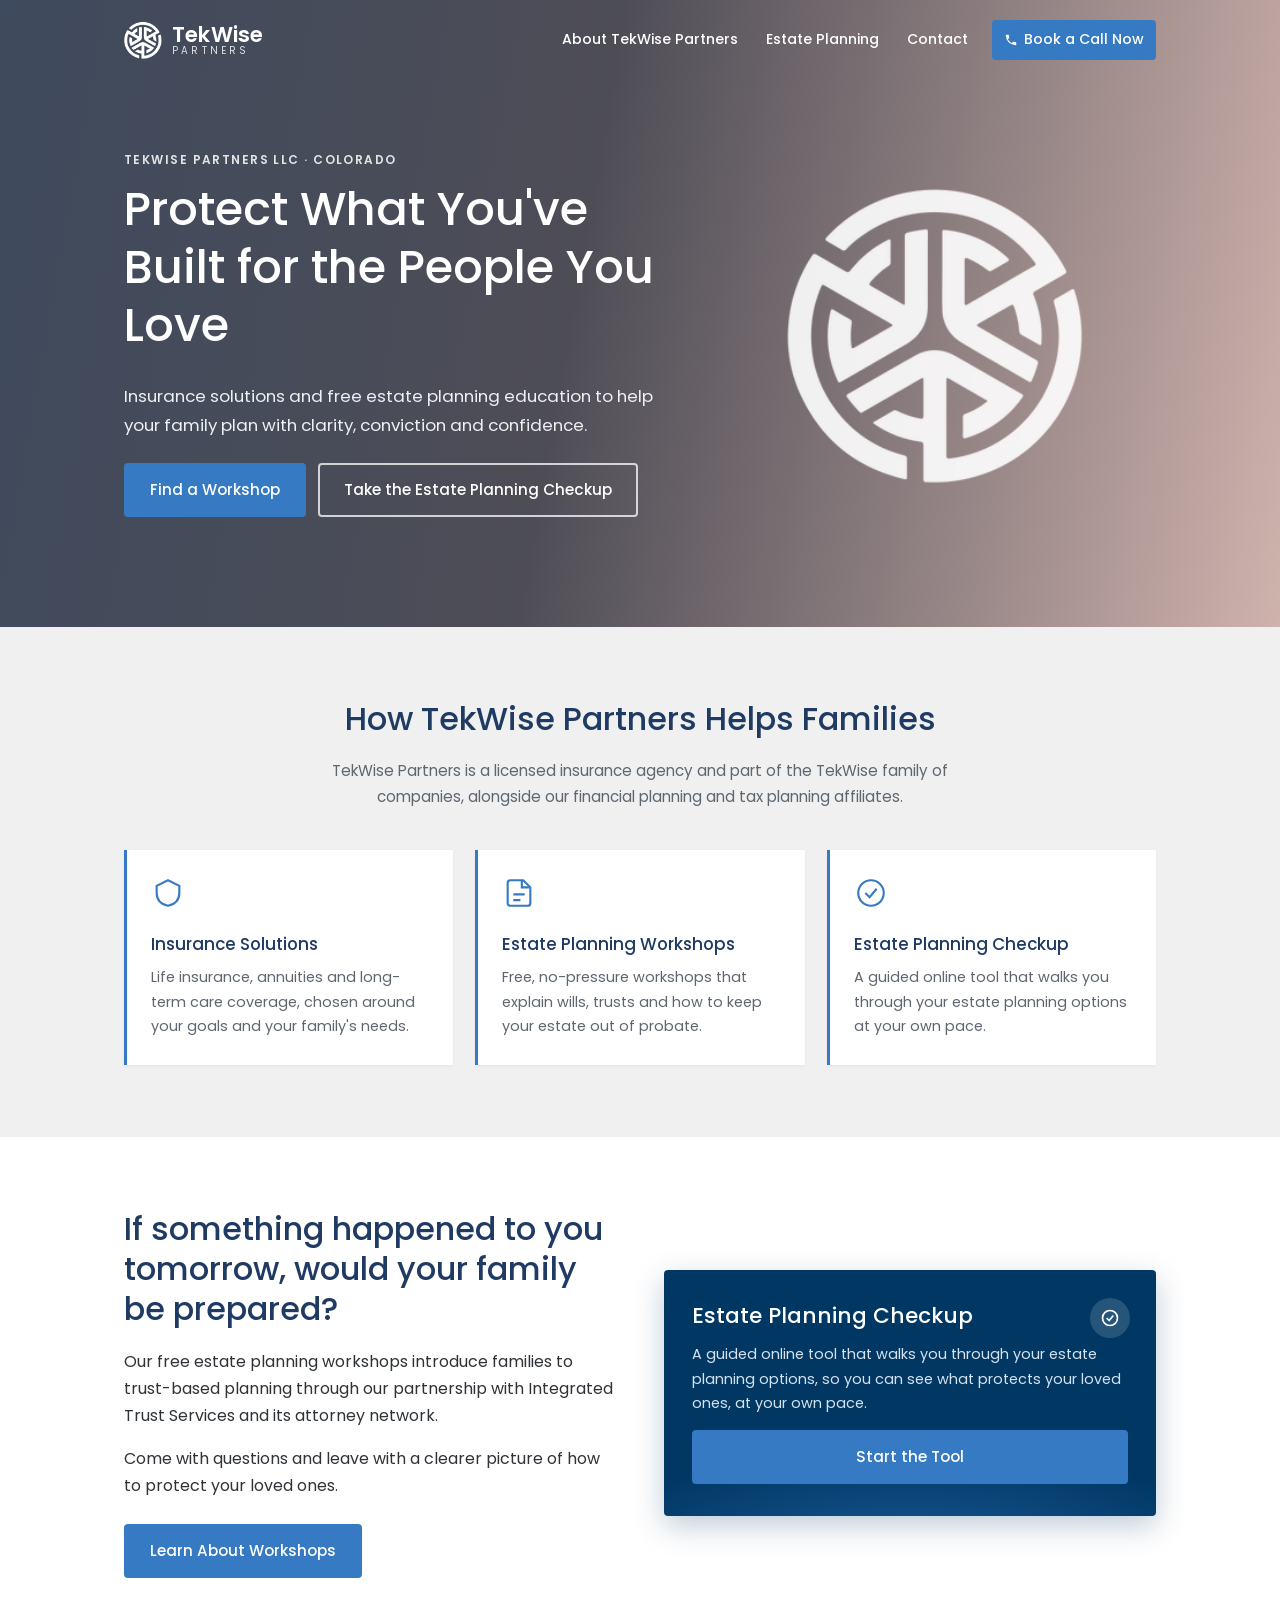
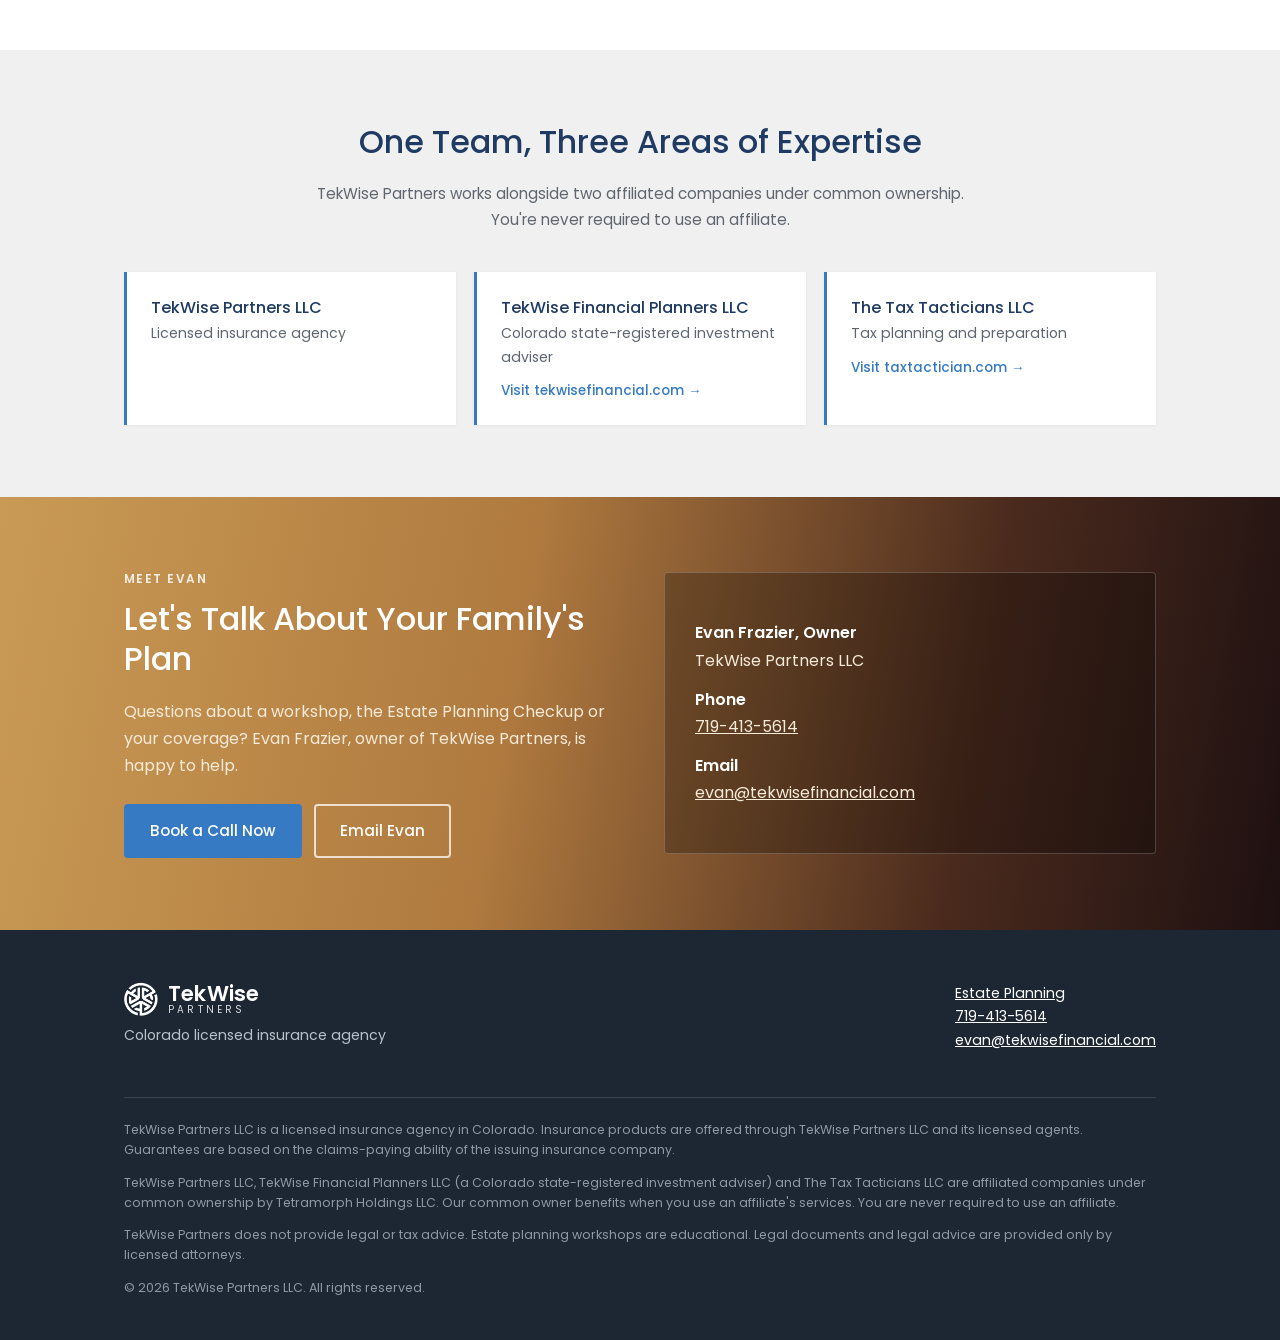
==== commit bbaa0cbe: "Make TekWise Partners affiliate block plain text Co-Authored-By: Claude Opus 5.5 <noreply@anthropic." ====
--- a/index.html
+++ b/index.html
@@ -97,7 +97,7 @@
           <p>TekWise Partners works alongside two affiliated companies under common ownership. You're never required to use an affiliate.</p>
         </div>
         <div class="affiliates">
-          <a class="affiliate" href="index.html"><strong>TekWise Partners LLC</strong><span>Licensed insurance agency</span><em>You're here</em></a>
+          <div class="affiliate"><strong>TekWise Partners LLC</strong><span>Licensed insurance agency</span></div>
           <a class="affiliate" href="https://tekwisefinancial.com" target="_blank" rel="noopener"><strong>TekWise Financial Planners LLC</strong><span>Colorado state-registered investment adviser</span><em>Visit tekwisefinancial.com &rarr;</em></a>
           <a class="affiliate" href="https://taxtactician.com" target="_blank" rel="noopener"><strong>The Tax Tacticians LLC</strong><span>Tax planning and preparation</span><em>Visit taxtactician.com &rarr;</em></a>
         </div>
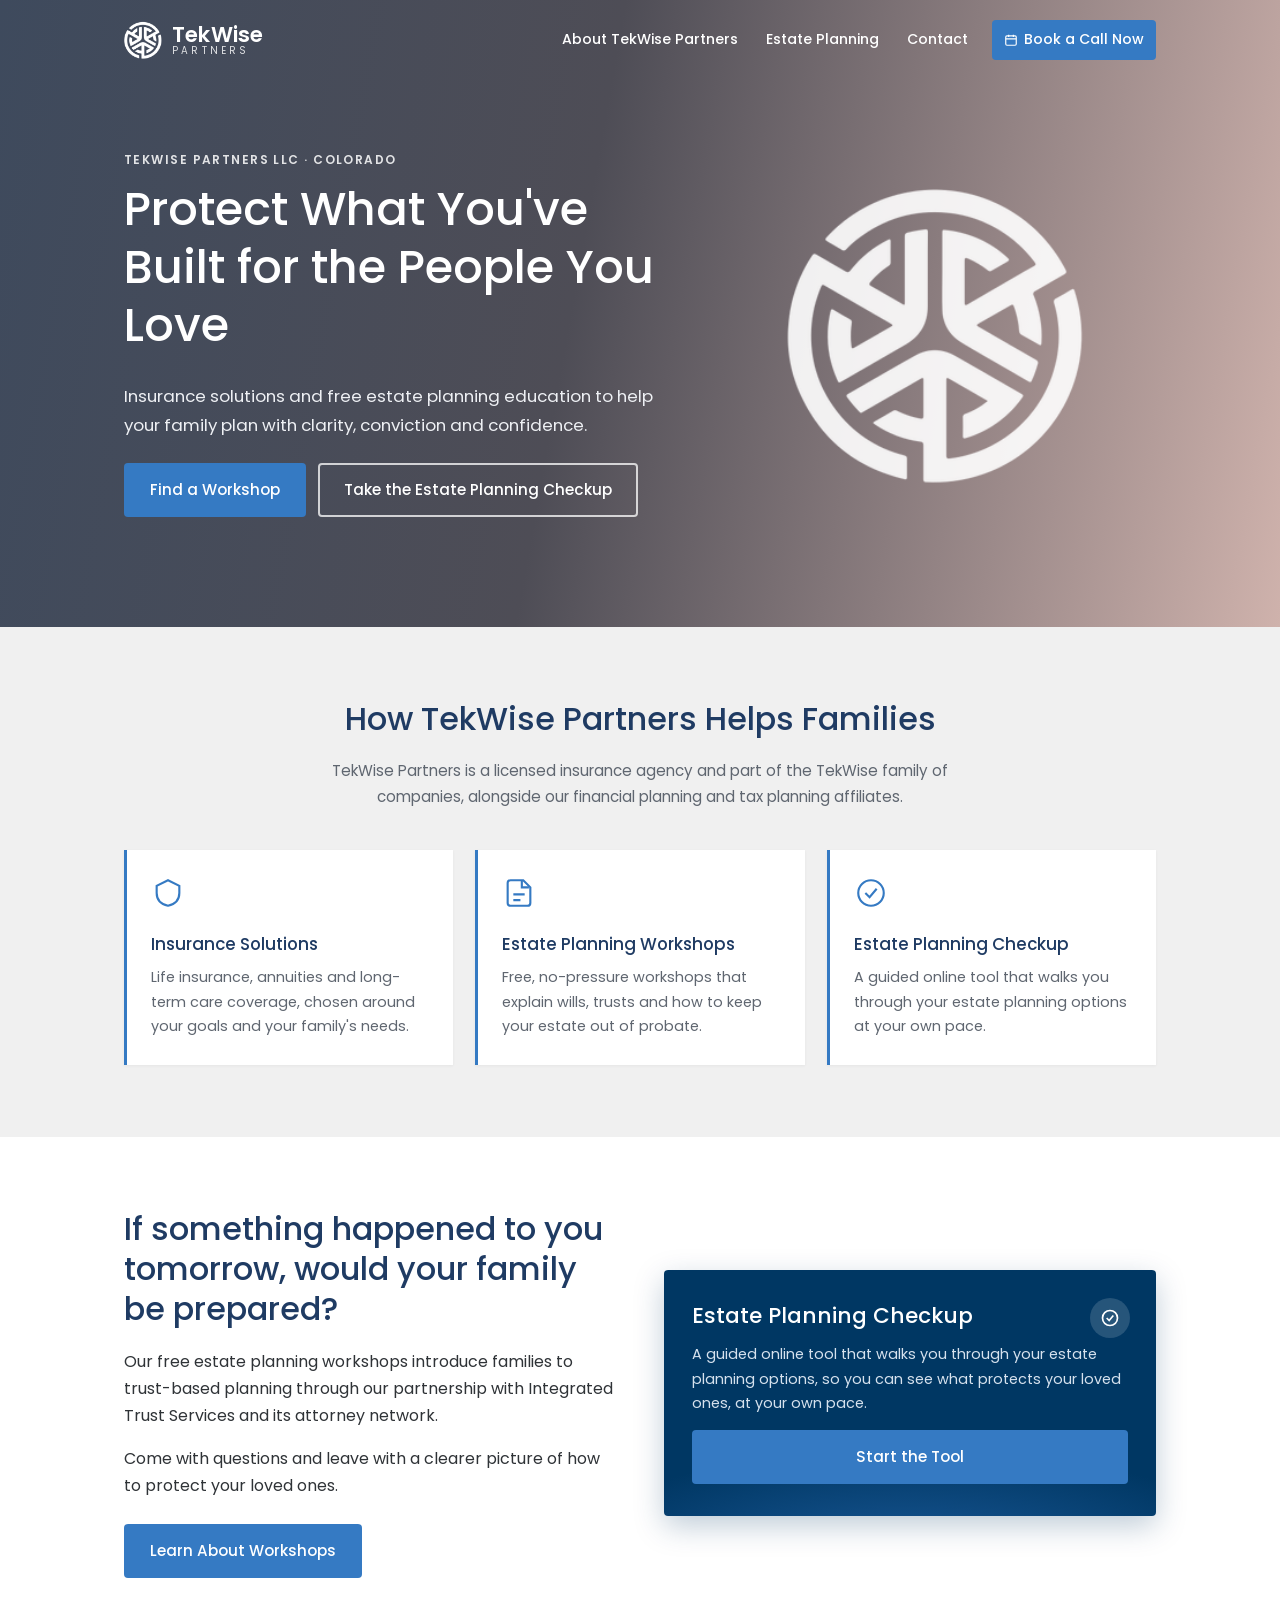
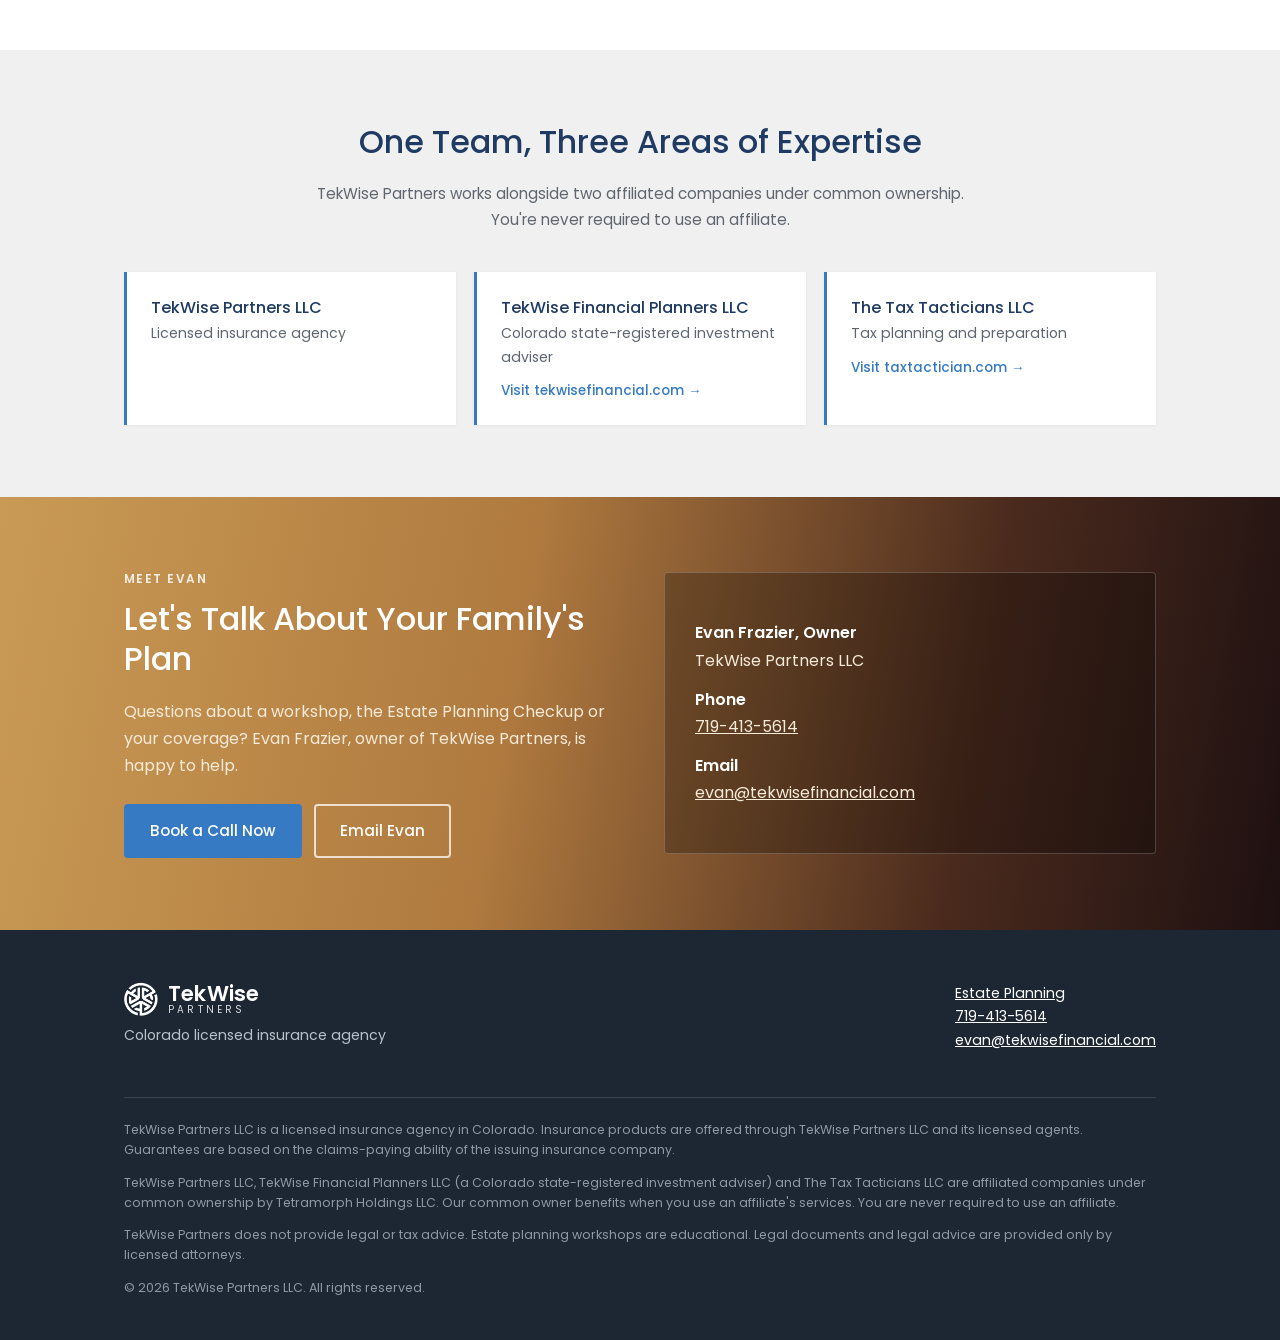
==== commit 16c3c9ed: "Point Book a Call Now buttons to Calendly Co-Authored-By: Claude Opus 5.5 <noreply@anthropic.com> Cl" ====
--- a/index.html
+++ b/index.html
@@ -24,7 +24,7 @@
         <a href="index.html#services">About TekWise Partners</a>
         <a href="estate-planning.html">Estate Planning</a>
         <a href="index.html#contact">Contact</a>
-        <a class="nav-cta" href="tel:+17194135614"><svg viewBox="0 0 24 24" fill="currentColor"><path d="M6.6 10.8a15.1 15.1 0 006.6 6.6l2.2-2.2a1 1 0 011-.25 11.4 11.4 0 003.6.57 1 1 0 011 1V20a1 1 0 01-1 1A17 17 0 013 4a1 1 0 011-1h3.5a1 1 0 011 1c0 1.25.2 2.45.57 3.57a1 1 0 01-.25 1z"/></svg>Book a Call Now</a>
+        <a class="nav-cta" href="https://calendly.com/tekwisefinancial/insuranceandincomeplanning" target="_blank" rel="noopener"><svg viewBox="0 0 24 24" fill="none" stroke="currentColor" stroke-width="2"><rect x="3" y="5" width="18" height="16" rx="2"/><path d="M16 3v4M8 3v4M3 10h18"/></svg>Book a Call Now</a>
       </nav>
     </div>
   </header>
@@ -111,7 +111,7 @@
           <h2>Let's Talk About Your Family's Plan</h2>
           <p>Questions about a workshop, the Estate Planning Checkup or your coverage? Evan Frazier, owner of TekWise Partners, is happy to help.</p>
           <div class="actions">
-            <a class="btn btn-primary" href="tel:+17194135614">Book a Call Now</a>
+            <a class="btn btn-primary" href="https://calendly.com/tekwisefinancial/insuranceandincomeplanning" target="_blank" rel="noopener">Book a Call Now</a>
             <a class="btn btn-outline-white" href="mailto:evan@tekwisefinancial.com?subject=TekWise%20Partners%20inquiry">Email Evan</a>
           </div>
         </div>
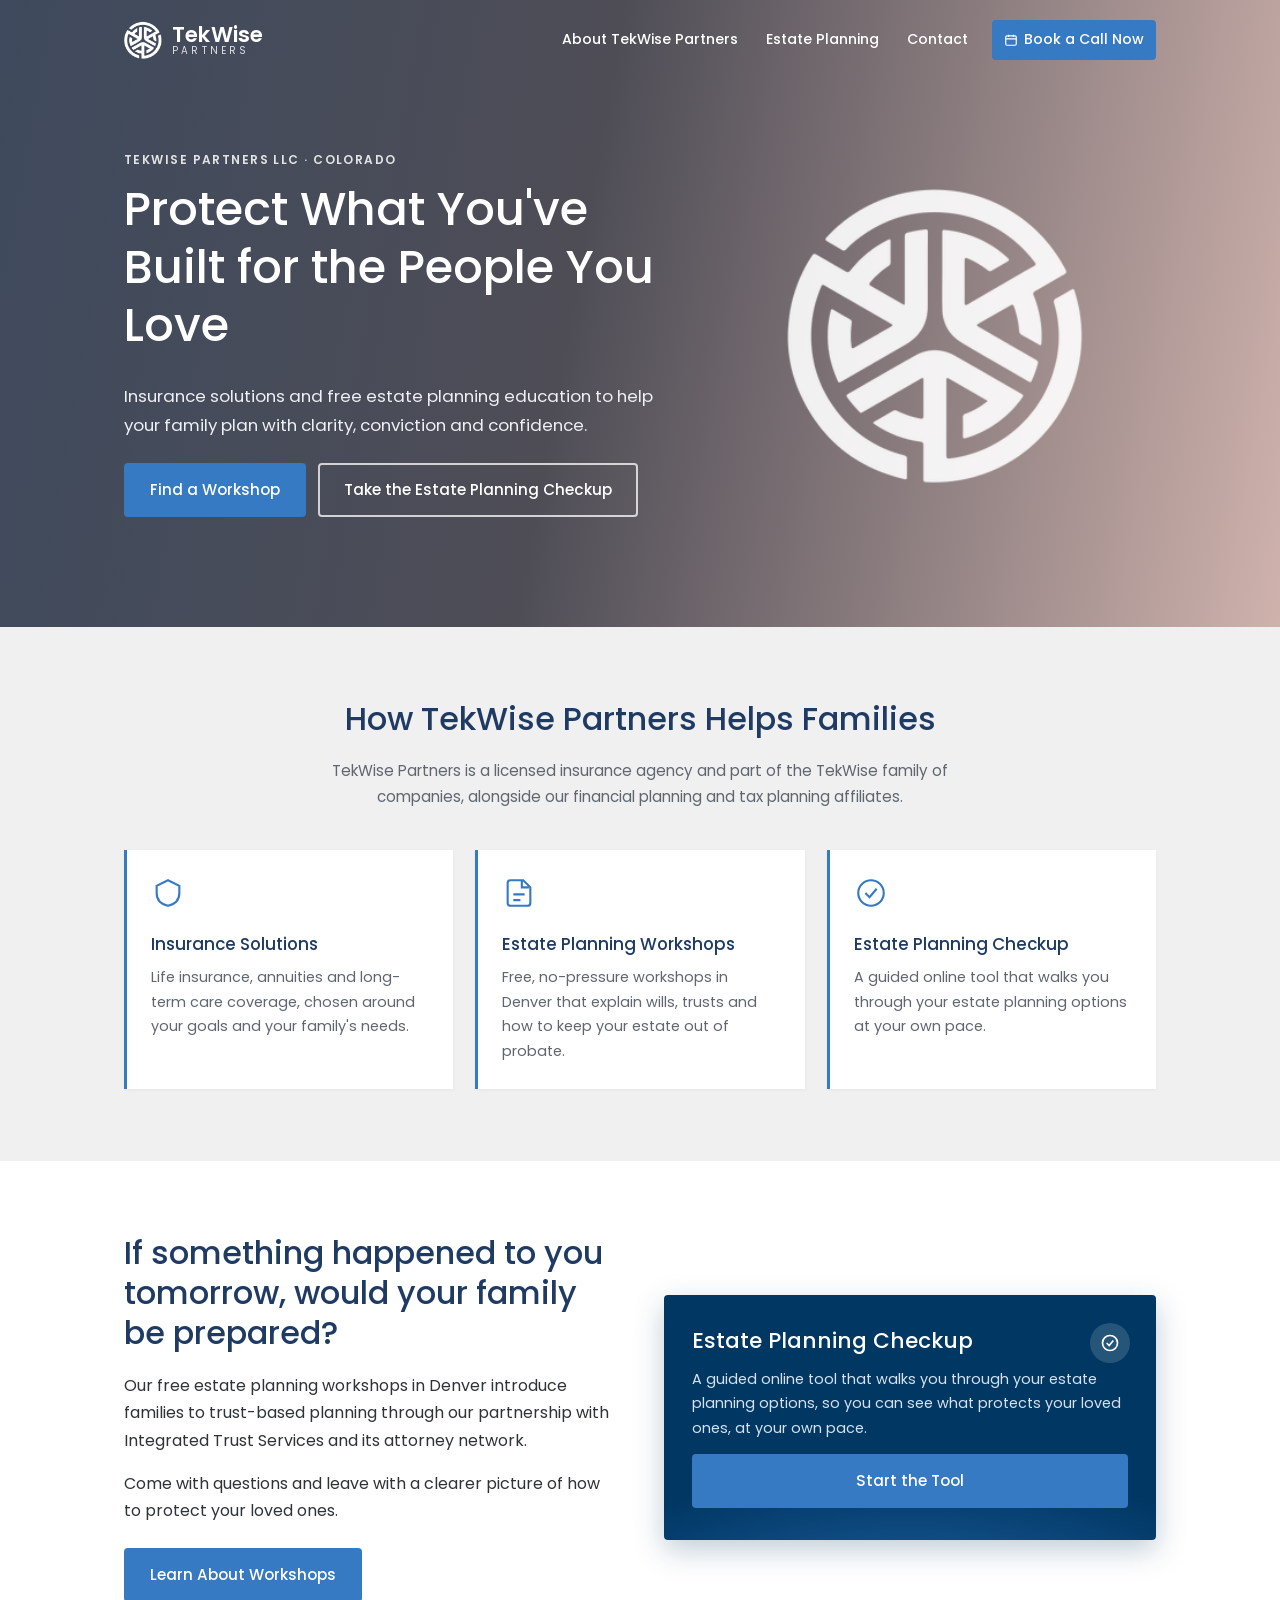
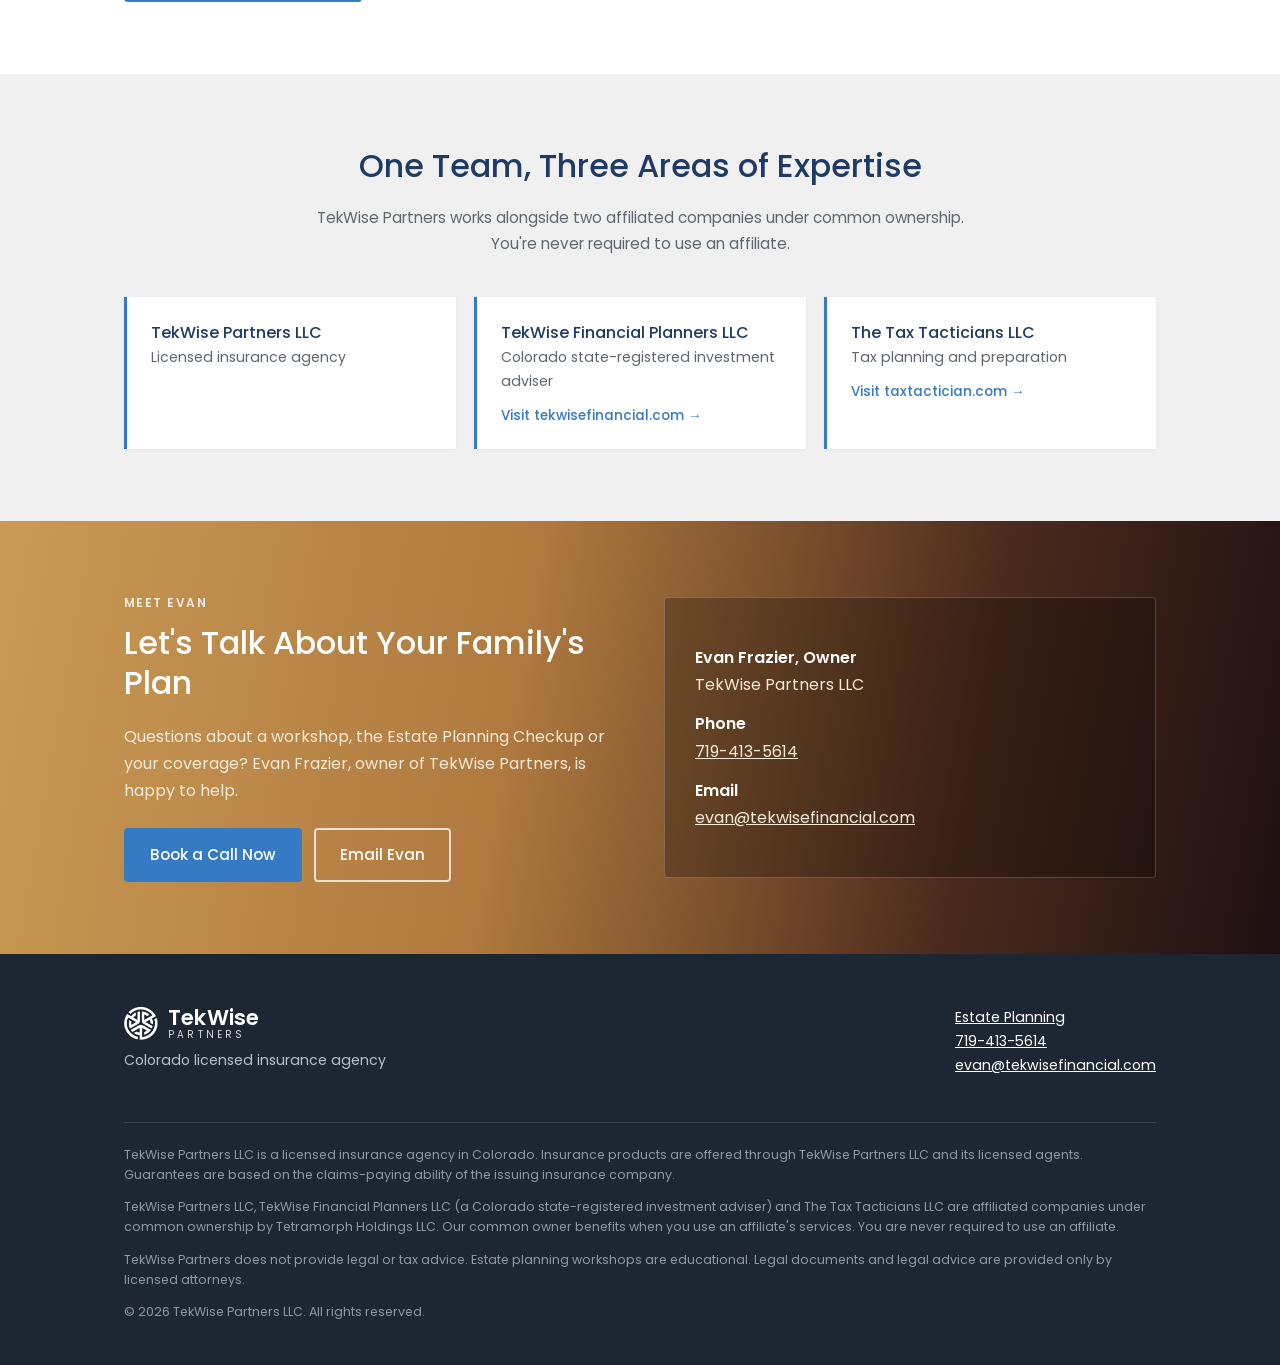
==== commit 2f8d2da5: "SEO and AI search: Denver descriptions, social tags, JSON-LD, FAQ, sitemap, robots, llms.txt, 404 Co" ====
--- a/index.html
+++ b/index.html
@@ -3,8 +3,88 @@
 <head>
   <meta charset="utf-8">
   <meta name="viewport" content="width=device-width, initial-scale=1">
-  <title>TekWise Partners | Insurance &amp; Estate Planning Education in Colorado</title>
-  <meta name="description" content="TekWise Partners LLC is a Colorado licensed insurance agency helping families protect what they've built, with estate planning workshops and the Estate Planning Checkup tool.">
+  <title>TekWise Partners | Insurance &amp; Estate Planning Workshops in Denver, CO</title>
+  <meta name="description" content="TekWise Partners is a Colorado insurance agency offering life insurance, annuities and free estate planning workshops in Denver. Book a call today.">
+  <link rel="canonical" href="https://tekwisepartners.com/">
+  <meta name="robots" content="index, follow">
+  <meta name="theme-color" content="#3e4a5d">
+  <meta property="og:type" content="website">
+  <meta property="og:site_name" content="TekWise Partners">
+  <meta property="og:locale" content="en_US">
+  <meta property="og:title" content="TekWise Partners | Insurance &amp; Estate Planning Workshops in Denver, CO">
+  <meta property="og:description" content="TekWise Partners is a Colorado insurance agency offering life insurance, annuities and free estate planning workshops in Denver. Book a call today.">
+  <meta property="og:url" content="https://tekwisepartners.com/">
+  <meta property="og:image" content="https://tekwisepartners.com/img/og-image.png">
+  <meta property="og:image:width" content="1200">
+  <meta property="og:image:height" content="630">
+  <meta property="og:image:alt" content="TekWise Partners: insurance solutions and estate planning workshops in Denver, Colorado">
+  <meta name="twitter:card" content="summary_large_image">
+  <meta name="twitter:title" content="TekWise Partners | Insurance &amp; Estate Planning Workshops in Denver, CO">
+  <meta name="twitter:description" content="TekWise Partners is a Colorado insurance agency offering life insurance, annuities and free estate planning workshops in Denver. Book a call today.">
+  <meta name="twitter:image" content="https://tekwisepartners.com/img/og-image.png">
+  <meta name="geo.region" content="US-CO">
+  <meta name="geo.placename" content="Denver">
+  <link rel="apple-touch-icon" href="apple-touch-icon.png">
+  <script type="application/ld+json">
+{
+  "@context": "https://schema.org",
+  "@graph": [
+    {
+      "@type": "InsuranceAgency",
+      "@id": "https://tekwisepartners.com/#organization",
+      "name": "TekWise Partners LLC",
+      "alternateName": "TekWise Partners",
+      "url": "https://tekwisepartners.com/",
+      "logo": "https://tekwisepartners.com/img/tekwise-symbol.png",
+      "image": "https://tekwisepartners.com/img/og-image.png",
+      "description": "Colorado licensed insurance agency offering life insurance, annuities, long-term care coverage and estate planning workshops in Denver.",
+      "telephone": "+1-719-413-5614",
+      "email": "evan@tekwisefinancial.com",
+      "areaServed": [
+        {
+          "@type": "City",
+          "name": "Denver"
+        },
+        {
+          "@type": "State",
+          "name": "Colorado"
+        }
+      ],
+      "founder": {
+        "@type": "Person",
+        "name": "Evan Frazier",
+        "jobTitle": "Owner"
+      },
+      "parentOrganization": {
+        "@type": "Organization",
+        "name": "Tetramorph Holdings LLC"
+      },
+      "knowsAbout": [
+        "Life insurance",
+        "Annuities",
+        "Long-term care insurance",
+        "Estate planning",
+        "Living trusts",
+        "Probate avoidance"
+      ],
+      "potentialAction": {
+        "@type": "ReserveAction",
+        "target": "https://calendly.com/tekwisefinancial/insuranceandincomeplanning",
+        "name": "Book a call"
+      }
+    },
+    {
+      "@type": "WebSite",
+      "@id": "https://tekwisepartners.com/#website",
+      "url": "https://tekwisepartners.com/",
+      "name": "TekWise Partners",
+      "publisher": {
+        "@id": "https://tekwisepartners.com/#organization"
+      }
+    }
+  ]
+}
+  </script>
   <link rel="preconnect" href="https://fonts.googleapis.com">
   <link rel="preconnect" href="https://fonts.gstatic.com" crossorigin>
   <link href="https://fonts.googleapis.com/css2?family=Poppins:wght@400;500;600&display=swap" rel="stylesheet">
@@ -60,7 +140,7 @@
           <div class="card">
             <div class="icon"><svg viewBox="0 0 24 24" fill="none" stroke="currentColor" stroke-width="1.5"><path d="M4 19V5a2 2 0 012-2h9l5 5v11a2 2 0 01-2 2H6a2 2 0 01-2-2z"/><path d="M14 3v5h5M8 13h8M8 17h5"/></svg></div>
             <h3>Estate Planning Workshops</h3>
-            <p>Free, no-pressure workshops that explain wills, trusts and how to keep your estate out of probate.</p>
+            <p>Free, no-pressure workshops in Denver that explain wills, trusts and how to keep your estate out of probate.</p>
           </div>
           <div class="card">
             <div class="icon"><svg viewBox="0 0 24 24" fill="none" stroke="currentColor" stroke-width="1.5"><circle cx="12" cy="12" r="9"/><path d="M8 12l3 3 5-6"/></svg></div>
@@ -75,7 +155,7 @@
       <div class="wrap grid grid-2">
         <div>
           <h2>If something happened to you tomorrow, would your family be prepared?</h2>
-          <p>Our free estate planning workshops introduce families to trust-based planning through our partnership with Integrated Trust Services and its attorney network.</p>
+          <p>Our free estate planning workshops in Denver introduce families to trust-based planning through our partnership with Integrated Trust Services and its attorney network.</p>
           <p>Come with questions and leave with a clearer picture of how to protect your loved ones.</p>
           <div class="actions">
             <a class="btn btn-primary" href="estate-planning.html">Learn About Workshops</a>
--- a/css/style.css
+++ b/css/style.css
@@ -129,6 +129,15 @@
 
 .callout { background: #fff; border-left: 3px solid var(--blue); padding: 20px 24px; font-size: .92rem; }
 
+/* FAQ */
+.faq { max-width: 820px; margin: 0 auto; }
+.faq-item { background: #fff; border-left: 3px solid var(--blue); margin-bottom: 12px; box-shadow: 0 1px 3px rgba(0,0,0,.05); }
+.faq-item summary { cursor: pointer; padding: 18px 24px; font-weight: 500; color: var(--heading); list-style: none; position: relative; padding-right: 52px; }
+.faq-item summary::-webkit-details-marker { display: none; }
+.faq-item summary::after { content: "+"; position: absolute; right: 24px; top: 50%; transform: translateY(-50%); font-size: 1.4rem; color: var(--blue); }
+.faq-item[open] summary::after { content: "\2013"; }
+.faq-item p { padding: 0 24px 20px; margin: 0; color: var(--muted); font-size: .93rem; }
+
 /* Warm "Meet Evan" style band */
 .warm { background: linear-gradient(100deg, var(--warm-1) 0%, #b07a3f 40%, #4a2a1d 75%, var(--warm-2) 100%); color: #fff; }
 .warm h2 { color: #fff; }
